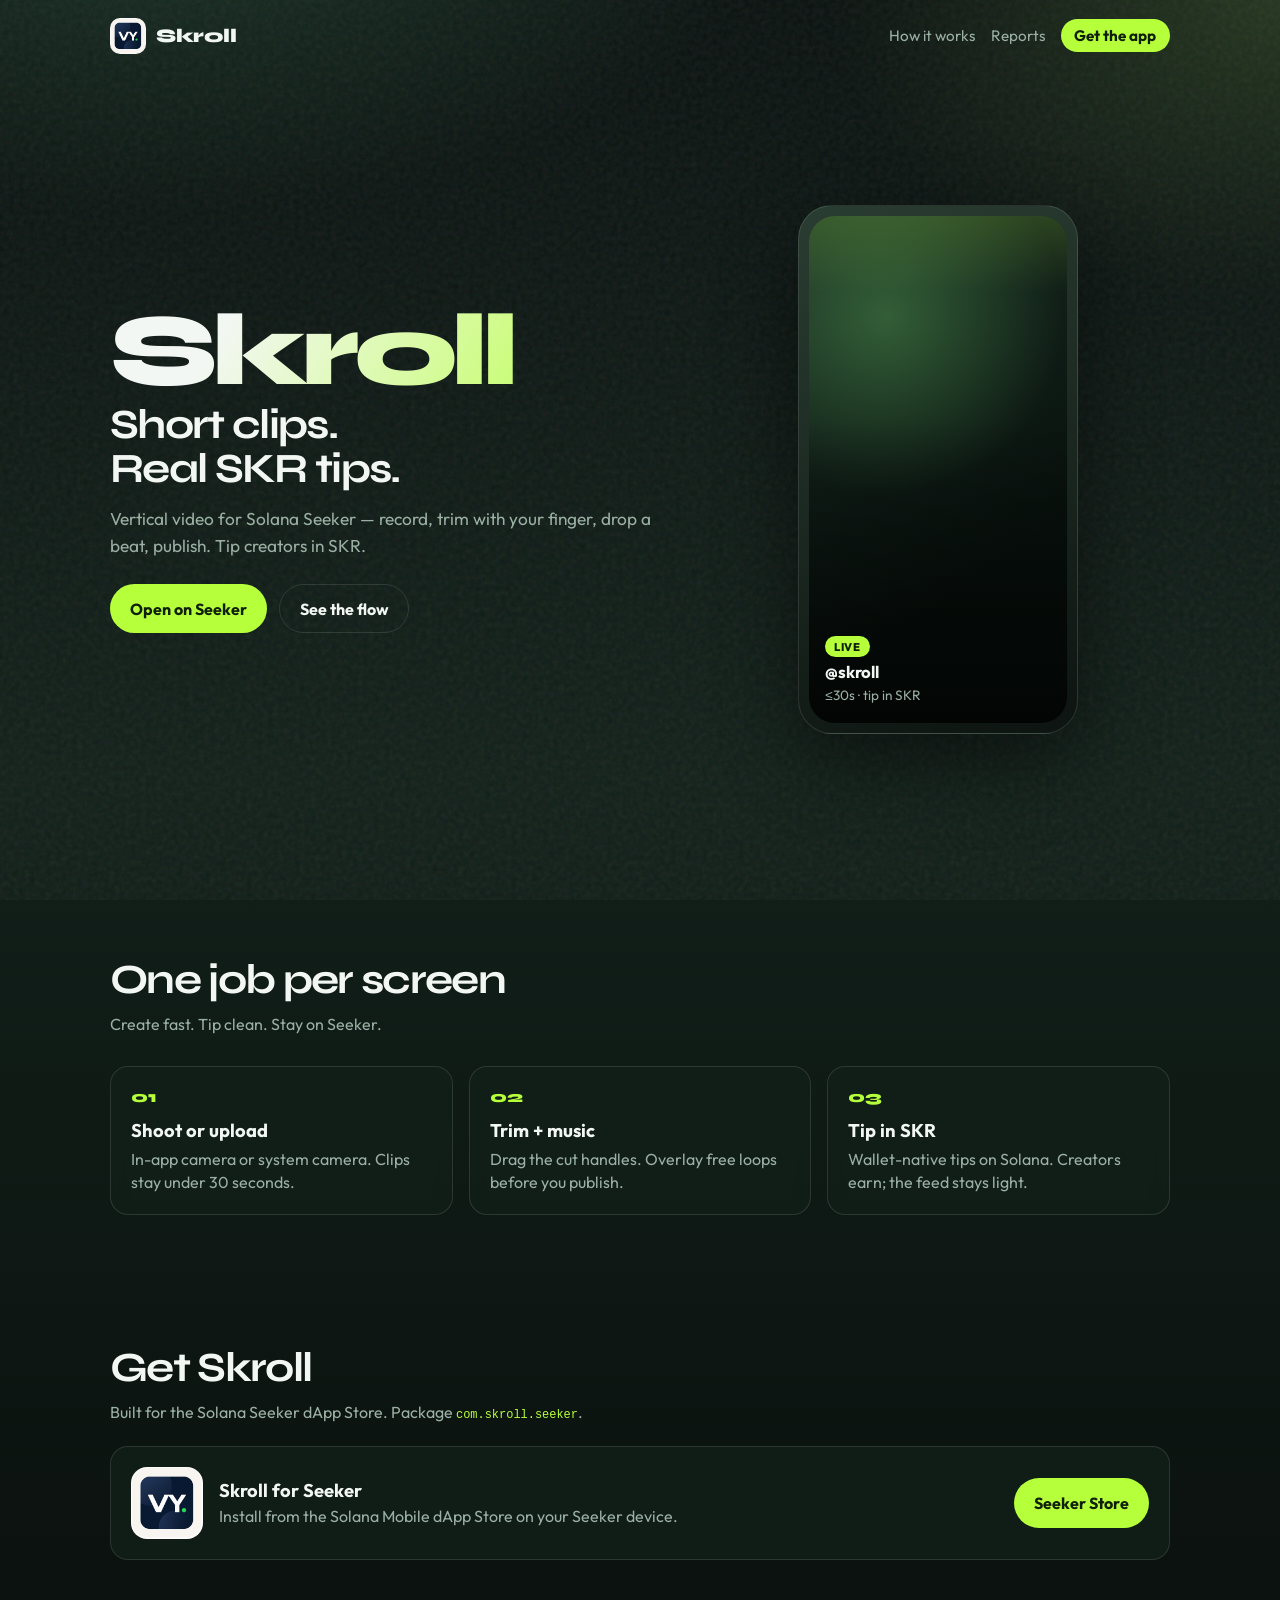
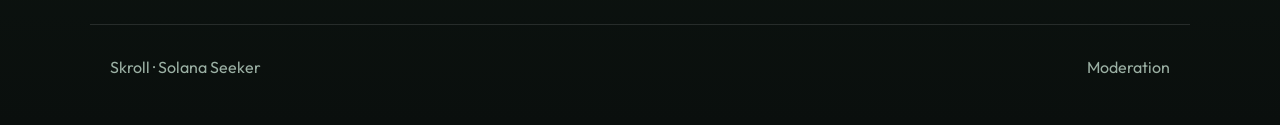
==== index.html @ ff7091e6 "Add Skroll public site and report status page." ====
<!DOCTYPE html>
<html lang="en">
  <head>
    <meta charset="utf-8" />
    <meta name="viewport" content="width=device-width, initial-scale=1" />
    <title>Skroll — Short clips on Solana Seeker</title>
    <meta
      name="description"
      content="Skroll is a ≤30s short-video app for Solana Seeker. Tip creators in SKR, trim, add music, publish."
    />
    <meta property="og:title" content="Skroll" />
    <meta
      property="og:description"
      content="Short clips. Real SKR tips. Built for Solana Seeker."
    />
    <meta property="og:type" content="website" />
    <link rel="icon" href="./icon.png" type="image/png" />
    <link rel="preconnect" href="https://fonts.googleapis.com" />
    <link rel="preconnect" href="https://fonts.gstatic.com" crossorigin />
    <link
      href="https://fonts.googleapis.com/css2?family=Outfit:wght@400;600;700;800&family=Syne:wght@700;800&display=swap"
      rel="stylesheet"
    />
    <link rel="stylesheet" href="./styles.css" />
  </head>
  <body>
    <div class="grain" aria-hidden="true"></div>

    <header class="top">
      <a class="brand" href="./">
        <img src="./icon.png" alt="" width="36" height="36" />
        <span>Skroll</span>
      </a>
      <nav>
        <a href="#how">How it works</a>
        <a href="./moderation.html">Reports</a>
        <a class="nav-cta" href="#get">Get the app</a>
      </nav>
    </header>

    <main>
      <section class="hero">
        <div class="hero-copy">
          <p class="brand-mark" aria-hidden="true">Skroll</p>
          <h1>Short clips.<br />Real SKR tips.</h1>
          <p class="lede">
            Vertical video for Solana Seeker — record, trim with your finger, drop a beat,
            publish. Tip creators in SKR.
          </p>
          <div class="cta-row">
            <a class="btn primary" href="#get">Open on Seeker</a>
            <a class="btn ghost" href="#how">See the flow</a>
          </div>
        </div>
        <div class="hero-stage" aria-hidden="true">
          <div class="phone">
            <div class="phone-screen">
              <div class="scan"></div>
              <div class="phone-ui">
                <span class="pill">LIVE</span>
                <strong>@skroll</strong>
                <em>≤30s · tip in SKR</em>
              </div>
            </div>
          </div>
        </div>
      </section>

      <section id="how" class="section">
        <h2>One job per screen</h2>
        <p class="section-lede">Create fast. Tip clean. Stay on Seeker.</p>
        <ol class="steps">
          <li>
            <span>01</span>
            <h3>Shoot or upload</h3>
            <p>In-app camera or system camera. Clips stay under 30 seconds.</p>
          </li>
          <li>
            <span>02</span>
            <h3>Trim + music</h3>
            <p>Drag the cut handles. Overlay free loops before you publish.</p>
          </li>
          <li>
            <span>03</span>
            <h3>Tip in SKR</h3>
            <p>Wallet-native tips on Solana. Creators earn; the feed stays light.</p>
          </li>
        </ol>
      </section>

      <section id="get" class="section get">
        <h2>Get Skroll</h2>
        <p class="section-lede">
          Built for the Solana Seeker dApp Store. Package
          <code>com.skroll.seeker</code>.
        </p>
        <div class="get-card">
          <img src="./icon.png" alt="Skroll icon" width="72" height="72" />
          <div>
            <strong>Skroll for Seeker</strong>
            <p>Install from the Solana Mobile dApp Store on your Seeker device.</p>
          </div>
          <a
            class="btn primary"
            href="https://solanamobile.com/"
            target="_blank"
            rel="noreferrer"
            >Seeker Store</a
          >
        </div>
      </section>
    </main>

    <footer>
      <span>Skroll · Solana Seeker</span>
      <a href="./moderation.html">Moderation</a>
    </footer>

    <script src="./app.js"></script>
  </body>
</html>
---- styles.css ----
:root {
  --bg0: #0b1210;
  --bg1: #12201a;
  --ink: #f3f7f4;
  --muted: #9bb0a4;
  --line: rgba(243, 247, 244, 0.12);
  --accent: #b6ff3b;
  --accent-ink: #102008;
  --warn: #ff7a59;
  --card: rgba(18, 32, 26, 0.72);
  --font-display: "Syne", sans-serif;
  --font-body: "Outfit", sans-serif;
  --radius: 18px;
  --max: 1100px;
}

* {
  box-sizing: border-box;
}

html {
  scroll-behavior: smooth;
}

body {
  margin: 0;
  min-height: 100vh;
  color: var(--ink);
  font-family: var(--font-body);
  background:
    radial-gradient(1200px 700px at 12% -10%, #1d3a2c 0%, transparent 55%),
    radial-gradient(900px 600px at 100% 0%, #24351f 0%, transparent 50%),
    linear-gradient(180deg, var(--bg0), var(--bg1) 45%, #0a0f0d);
  overflow-x: hidden;
}

a {
  color: inherit;
  text-decoration: none;
}

code {
  font-size: 0.92em;
  color: var(--accent);
}

.grain {
  pointer-events: none;
  position: fixed;
  inset: 0;
  opacity: 0.08;
  background-image: url("data:image/svg+xml,%3Csvg viewBox='0 0 200 200' xmlns='http://www.w3.org/2000/svg'%3E%3Cfilter id='n'%3E%3CfeTurbulence type='fractalNoise' baseFrequency='0.85' numOctaves='3' stitchTiles='stitch'/%3E%3C/filter%3E%3Crect width='100%25' height='100%25' filter='url(%23n)'/%3E%3C/svg%3E");
  z-index: 0;
}

.top,
main,
footer {
  position: relative;
  z-index: 1;
}

.top {
  max-width: var(--max);
  margin: 0 auto;
  padding: 1.1rem 1.25rem;
  display: flex;
  align-items: center;
  justify-content: space-between;
  gap: 1rem;
}

.brand {
  display: inline-flex;
  align-items: center;
  gap: 0.65rem;
  font-family: var(--font-display);
  font-weight: 800;
  letter-spacing: -0.03em;
  font-size: 1.2rem;
}

.brand img {
  border-radius: 10px;
}

nav {
  display: flex;
  align-items: center;
  gap: 1rem;
  color: var(--muted);
  font-size: 0.95rem;
}

nav a:hover {
  color: var(--ink);
}

.nav-cta {
  color: var(--accent-ink) !important;
  background: var(--accent);
  padding: 0.45rem 0.85rem;
  border-radius: 999px;
  font-weight: 700;
}

.hero {
  max-width: var(--max);
  margin: 0 auto;
  min-height: calc(100vh - 5rem);
  padding: 1.5rem 1.25rem 3rem;
  display: grid;
  grid-template-columns: 1.1fr 0.9fr;
  gap: 2rem;
  align-items: center;
}

.brand-mark {
  margin: 0 0 0.35rem;
  font-family: var(--font-display);
  font-size: clamp(3.4rem, 9vw, 6.4rem);
  font-weight: 800;
  letter-spacing: -0.06em;
  line-height: 0.9;
  background: linear-gradient(120deg, var(--ink) 20%, var(--accent));
  -webkit-background-clip: text;
  background-clip: text;
  color: transparent;
  animation: rise 0.9s ease both;
}

.hero h1 {
  margin: 0;
  font-family: var(--font-display);
  font-size: clamp(1.7rem, 3.6vw, 2.6rem);
  line-height: 1.05;
  letter-spacing: -0.04em;
  animation: rise 0.9s ease 0.08s both;
}

.lede {
  max-width: 34rem;
  margin: 1rem 0 0;
  color: var(--muted);
  font-size: 1.08rem;
  line-height: 1.55;
  animation: rise 0.9s ease 0.16s both;
}

.cta-row {
  display: flex;
  flex-wrap: wrap;
  gap: 0.75rem;
  margin-top: 1.5rem;
  animation: rise 0.9s ease 0.24s both;
}

.btn {
  display: inline-flex;
  align-items: center;
  justify-content: center;
  padding: 0.85rem 1.2rem;
  border-radius: 999px;
  font-weight: 700;
  border: 1px solid transparent;
  transition: transform 0.2s ease, background 0.2s ease, border-color 0.2s ease;
}

.btn:hover {
  transform: translateY(-1px);
}

.btn.primary {
  background: var(--accent);
  color: var(--accent-ink);
}

.btn.ghost {
  border-color: var(--line);
  color: var(--ink);
  background: transparent;
}

.hero-stage {
  display: flex;
  justify-content: center;
  animation: float-in 1s ease 0.2s both;
}

.phone {
  width: min(280px, 72vw);
  aspect-ratio: 9 / 17;
  border-radius: 34px;
  padding: 10px;
  background: linear-gradient(160deg, #2a3d32, #0d1411);
  box-shadow: 0 30px 80px rgba(0, 0, 0, 0.45);
  border: 1px solid var(--line);
}

.phone-screen {
  position: relative;
  height: 100%;
  border-radius: 26px;
  overflow: hidden;
  background:
    linear-gradient(180deg, transparent 40%, rgba(0, 0, 0, 0.7)),
    radial-gradient(circle at 30% 20%, #6fd36a55, transparent 40%),
    linear-gradient(145deg, #1a2c24, #08110d 70%);
}

.scan {
  position: absolute;
  inset: -20% 0 auto;
  height: 35%;
  background: linear-gradient(180deg, transparent, rgba(182, 255, 59, 0.18), transparent);
  animation: scan 3.8s ease-in-out infinite;
}

.phone-ui {
  position: absolute;
  left: 1rem;
  right: 1rem;
  bottom: 1.2rem;
  display: grid;
  gap: 0.25rem;
}

.phone-ui .pill {
  width: fit-content;
  padding: 0.2rem 0.55rem;
  border-radius: 999px;
  background: var(--accent);
  color: var(--accent-ink);
  font-size: 0.7rem;
  font-weight: 800;
  letter-spacing: 0.06em;
}

.phone-ui strong {
  font-size: 1.05rem;
}

.phone-ui em {
  font-style: normal;
  color: var(--muted);
  font-size: 0.85rem;
}

.section {
  max-width: var(--max);
  margin: 0 auto;
  padding: 4rem 1.25rem;
}

.section h2 {
  margin: 0;
  font-family: var(--font-display);
  font-size: clamp(1.8rem, 4vw, 2.6rem);
  letter-spacing: -0.04em;
}

.section-lede {
  margin: 0.6rem 0 0;
  color: var(--muted);
  max-width: 36rem;
}

.steps {
  list-style: none;
  margin: 2rem 0 0;
  padding: 0;
  display: grid;
  grid-template-columns: repeat(3, 1fr);
  gap: 1rem;
}

.steps li {
  padding: 1.25rem;
  border: 1px solid var(--line);
  border-radius: var(--radius);
  background: var(--card);
  backdrop-filter: blur(8px);
}

.steps span {
  display: block;
  color: var(--accent);
  font-family: var(--font-display);
  font-weight: 800;
  margin-bottom: 0.8rem;
}

.steps h3 {
  margin: 0 0 0.4rem;
  font-size: 1.15rem;
}

.steps p {
  margin: 0;
  color: var(--muted);
  line-height: 1.45;
}

.get-card {
  margin-top: 1.5rem;
  padding: 1.25rem;
  border: 1px solid var(--line);
  border-radius: var(--radius);
  background: var(--card);
  display: grid;
  grid-template-columns: auto 1fr auto;
  gap: 1rem;
  align-items: center;
}

.get-card img {
  border-radius: 16px;
}

.get-card strong {
  display: block;
  font-size: 1.15rem;
}

.get-card p {
  margin: 0.25rem 0 0;
  color: var(--muted);
}

footer {
  max-width: var(--max);
  margin: 0 auto;
  padding: 2rem 1.25rem 3rem;
  display: flex;
  justify-content: space-between;
  color: var(--muted);
  border-top: 1px solid var(--line);
}

/* Moderation page */
.mod {
  max-width: 720px;
  margin: 0 auto;
  padding: 2rem 1.25rem 4rem;
}

.mod h1 {
  font-family: var(--font-display);
  letter-spacing: -0.04em;
  margin: 0 0 0.4rem;
}

.mod .lede {
  margin-top: 0.4rem;
}

.form {
  margin-top: 1.5rem;
  display: grid;
  gap: 0.85rem;
}

.form label {
  display: grid;
  gap: 0.35rem;
  color: var(--muted);
  font-size: 0.92rem;
}

.form input {
  width: 100%;
  padding: 0.85rem 1rem;
  border-radius: 12px;
  border: 1px solid var(--line);
  background: rgba(0, 0, 0, 0.28);
  color: var(--ink);
  font: inherit;
}

.form input:focus {
  outline: 2px solid color-mix(in srgb, var(--accent) 55%, transparent);
  border-color: transparent;
}

.result {
  margin-top: 1.25rem;
  padding: 1.1rem 1.2rem;
  border-radius: var(--radius);
  border: 1px solid var(--line);
  background: var(--card);
  display: none;
}

.result.show {
  display: block;
  animation: rise 0.35s ease both;
}

.result.hidden-clip {
  border-color: color-mix(in srgb, var(--warn) 50%, var(--line));
}

.result dl {
  margin: 0;
  display: grid;
  grid-template-columns: 8rem 1fr;
  gap: 0.45rem 0.75rem;
}

.result dt {
  color: var(--muted);
}

.result dd {
  margin: 0;
  font-weight: 600;
}

.bar {
  margin-top: 1rem;
  height: 10px;
  border-radius: 999px;
  background: rgba(255, 255, 255, 0.08);
  overflow: hidden;
}

.bar > i {
  display: block;
  height: 100%;
  width: 0%;
  background: linear-gradient(90deg, #6fd36a, var(--accent));
  transition: width 0.45s ease;
}

.err {
  color: var(--warn);
  margin-top: 0.75rem;
}

@keyframes rise {
  from {
    opacity: 0;
    transform: translateY(14px);
  }
  to {
    opacity: 1;
    transform: translateY(0);
  }
}

@keyframes float-in {
  from {
    opacity: 0;
    transform: translateY(24px) scale(0.98);
  }
  to {
    opacity: 1;
    transform: translateY(0) scale(1);
  }
}

@keyframes scan {
  0%,
  100% {
    transform: translateY(0);
  }
  50% {
    transform: translateY(220%);
  }
}

@media (max-width: 860px) {
  .hero {
    grid-template-columns: 1fr;
    min-height: auto;
    padding-top: 1rem;
  }

  .hero-stage {
    order: -1;
  }

  .phone {
    width: min(220px, 58vw);
  }

  .steps,
  .get-card {
    grid-template-columns: 1fr;
  }

  nav a:not(.nav-cta) {
    display: none;
  }
}
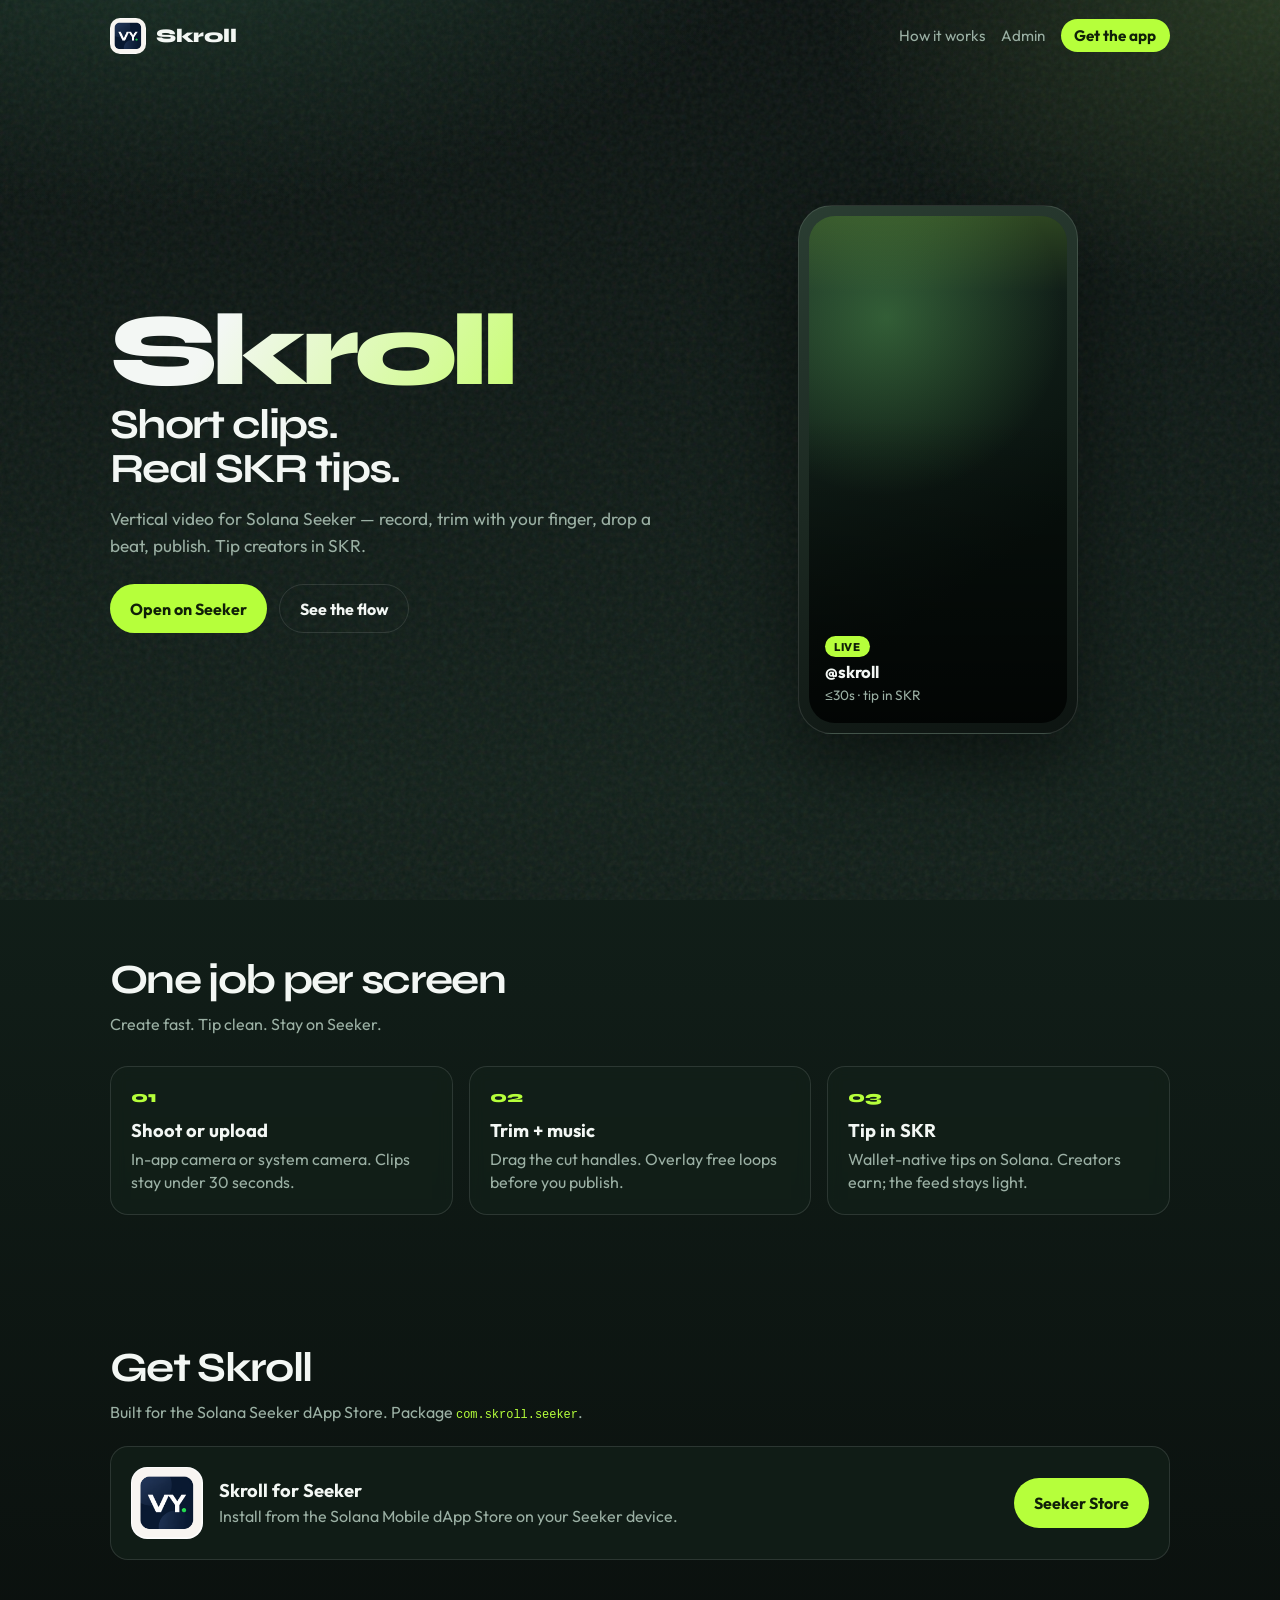
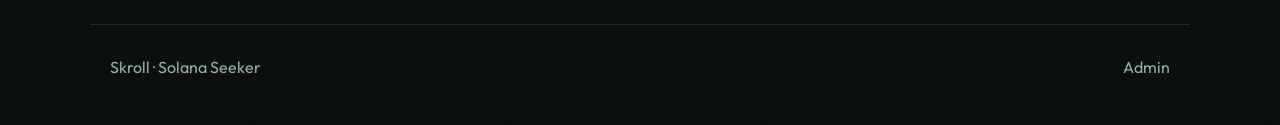
==== commit eefc5527: "Add wallet-gated admin moderation panel." ====
--- a/index.html
+++ b/index.html
@@ -33,7 +33,7 @@
       </a>
       <nav>
         <a href="#how">How it works</a>
-        <a href="./moderation.html">Reports</a>
+        <a href="./admin.html">Admin</a>
         <a class="nav-cta" href="#get">Get the app</a>
       </nav>
     </header>
@@ -113,7 +113,7 @@
 
     <footer>
       <span>Skroll · Solana Seeker</span>
-      <a href="./moderation.html">Moderation</a>
+      <a href="./admin.html">Admin</a>
     </footer>
 
     <script src="./app.js"></script>
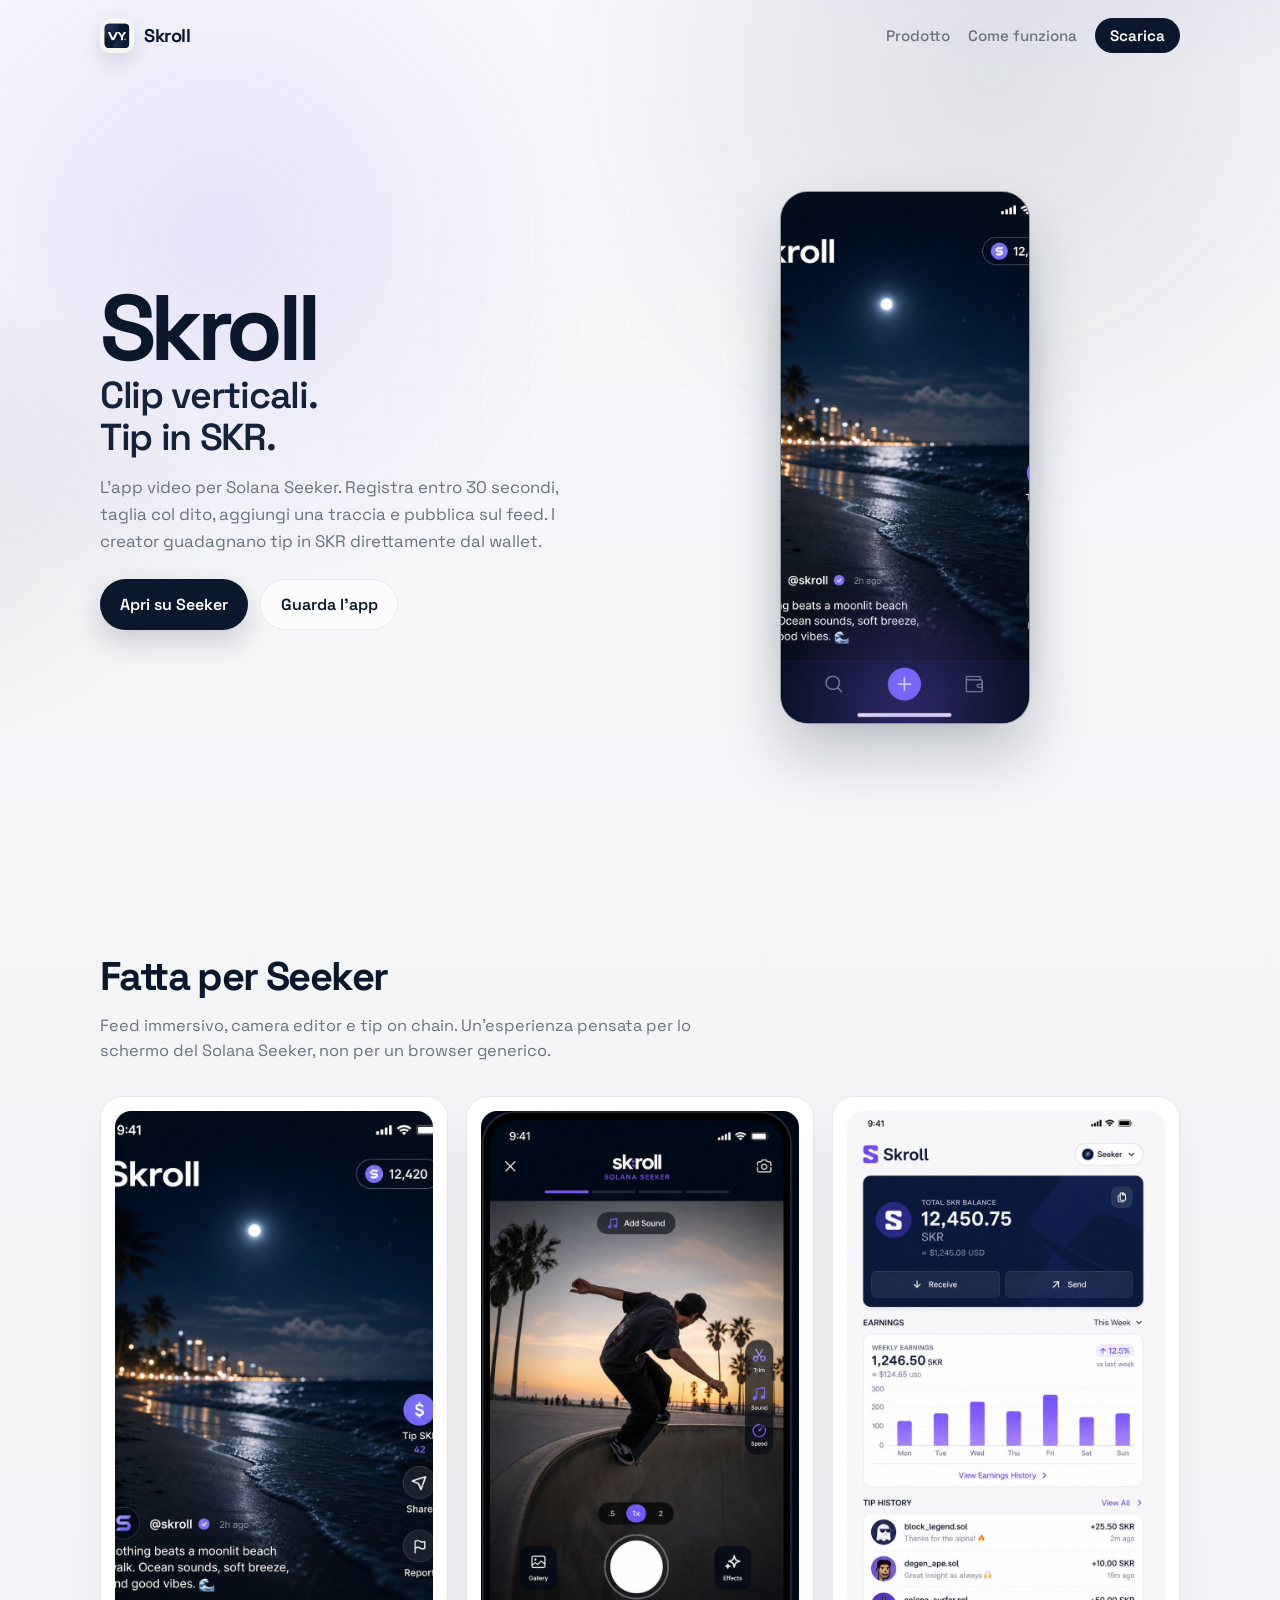
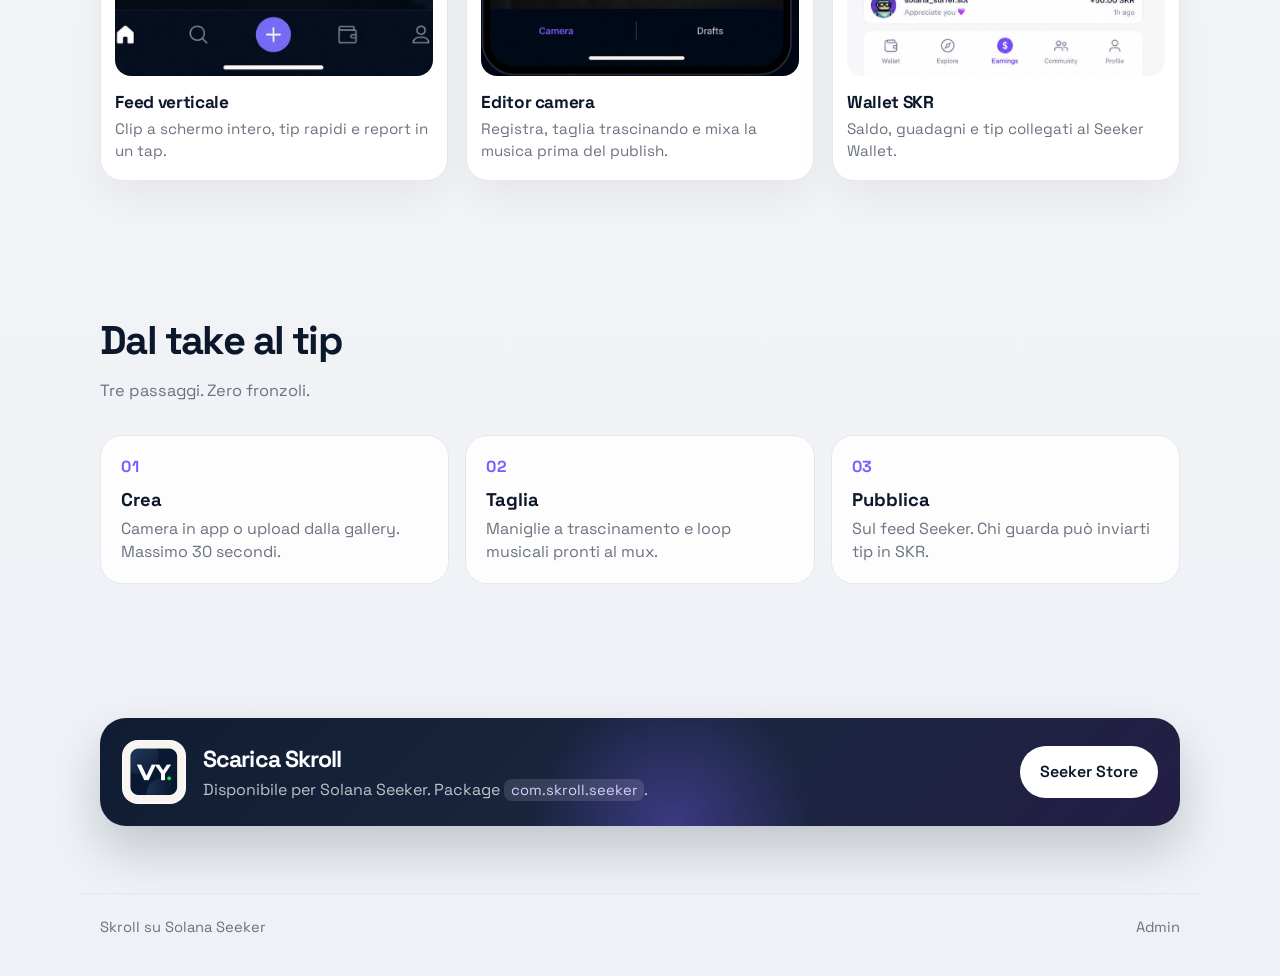
==== commit e4a821f8: "Restyle Skroll site with app screens and navy theme." ====
--- a/index.html
+++ b/index.html
@@ -1,104 +1,137 @@
 <!DOCTYPE html>
-<html lang="en">
+<html lang="it">
   <head>
     <meta charset="utf-8" />
     <meta name="viewport" content="width=device-width, initial-scale=1" />
-    <title>Skroll — Short clips on Solana Seeker</title>
+    <title>Skroll | Video brevi su Solana Seeker</title>
     <meta
       name="description"
-      content="Skroll is a ≤30s short-video app for Solana Seeker. Tip creators in SKR, trim, add music, publish."
+      content="Skroll è l’app di clip verticali per Solana Seeker. Registra entro 30 secondi, taglia col dito, aggiungi musica e pubblica. I creator ricevono tip in SKR."
     />
     <meta property="og:title" content="Skroll" />
     <meta
       property="og:description"
-      content="Short clips. Real SKR tips. Built for Solana Seeker."
+      content="Clip verticali su Solana Seeker. Tip in SKR, editor rapido, feed leggero."
     />
     <meta property="og:type" content="website" />
     <link rel="icon" href="./icon.png" type="image/png" />
     <link rel="preconnect" href="https://fonts.googleapis.com" />
     <link rel="preconnect" href="https://fonts.gstatic.com" crossorigin />
     <link
-      href="https://fonts.googleapis.com/css2?family=Outfit:wght@400;600;700;800&family=Syne:wght@700;800&display=swap"
+      href="https://fonts.googleapis.com/css2?family=Space+Grotesk:wght@400;500;600;700&display=swap"
       rel="stylesheet"
     />
     <link rel="stylesheet" href="./styles.css" />
   </head>
   <body>
-    <div class="grain" aria-hidden="true"></div>
+    <div class="aurora" aria-hidden="true"></div>
+    <div class="grid-fade" aria-hidden="true"></div>
 
     <header class="top">
       <a class="brand" href="./">
-        <img src="./icon.png" alt="" width="36" height="36" />
+        <img src="./icon.png" alt="" width="34" height="34" />
         <span>Skroll</span>
       </a>
       <nav>
-        <a href="#how">How it works</a>
-        <a href="./admin.html">Admin</a>
-        <a class="nav-cta" href="#get">Get the app</a>
+        <a href="#product">Prodotto</a>
+        <a href="#flow">Come funziona</a>
+        <a class="nav-cta" href="#get">Scarica</a>
       </nav>
     </header>
 
     <main>
       <section class="hero">
         <div class="hero-copy">
-          <p class="brand-mark" aria-hidden="true">Skroll</p>
-          <h1>Short clips.<br />Real SKR tips.</h1>
+          <p class="brand-lockup">Skroll</p>
+          <h1>Clip verticali.<br />Tip in SKR.</h1>
           <p class="lede">
-            Vertical video for Solana Seeker — record, trim with your finger, drop a beat,
-            publish. Tip creators in SKR.
+            L’app video per Solana Seeker. Registra entro 30 secondi, taglia col dito,
+            aggiungi una traccia e pubblica sul feed. I creator guadagnano tip in SKR
+            direttamente dal wallet.
           </p>
           <div class="cta-row">
-            <a class="btn primary" href="#get">Open on Seeker</a>
-            <a class="btn ghost" href="#how">See the flow</a>
+            <a class="btn primary" href="#get">Apri su Seeker</a>
+            <a class="btn ghost" href="#product">Guarda l’app</a>
           </div>
         </div>
-        <div class="hero-stage" aria-hidden="true">
-          <div class="phone">
-            <div class="phone-screen">
-              <div class="scan"></div>
-              <div class="phone-ui">
-                <span class="pill">LIVE</span>
-                <strong>@skroll</strong>
-                <em>≤30s · tip in SKR</em>
-              </div>
-            </div>
-          </div>
+
+        <div class="hero-phones" aria-label="Anteprima Skroll">
+          <figure class="phone phone-side phone-left reveal">
+            <img src="./screens/create.jpg" alt="Schermata crea clip su Skroll" />
+          </figure>
+          <figure class="phone phone-main reveal">
+            <img src="./screens/feed.jpg" alt="Feed verticale Skroll" />
+            <div class="phone-glow" aria-hidden="true"></div>
+          </figure>
+          <figure class="phone phone-side phone-right reveal">
+            <img src="./screens/wallet.jpg" alt="Wallet e guadagni SKR su Skroll" />
+          </figure>
         </div>
       </section>
 
-      <section id="how" class="section">
-        <h2>One job per screen</h2>
-        <p class="section-lede">Create fast. Tip clean. Stay on Seeker.</p>
+      <section id="product" class="section product">
+        <h2>Fatta per Seeker</h2>
+        <p class="section-lede">
+          Feed immersivo, camera editor e tip on chain. Un’esperienza pensata per lo
+          schermo del Solana Seeker, non per un browser generico.
+        </p>
+
+        <div class="showcase">
+          <article class="shot reveal">
+            <div class="shot-frame">
+              <img src="./screens/feed.jpg" alt="Feed Skroll" />
+            </div>
+            <h3>Feed verticale</h3>
+            <p>Clip a schermo intero, tip rapidi e report in un tap.</p>
+          </article>
+          <article class="shot reveal">
+            <div class="shot-frame">
+              <img src="./screens/create.jpg" alt="Editor Skroll" />
+            </div>
+            <h3>Editor camera</h3>
+            <p>Registra, taglia trascinando e mixa la musica prima del publish.</p>
+          </article>
+          <article class="shot reveal">
+            <div class="shot-frame">
+              <img src="./screens/wallet.jpg" alt="Wallet Skroll" />
+            </div>
+            <h3>Wallet SKR</h3>
+            <p>Saldo, guadagni e tip collegati al Seeker Wallet.</p>
+          </article>
+        </div>
+      </section>
+
+      <section id="flow" class="section flow">
+        <h2>Dal take al tip</h2>
+        <p class="section-lede">Tre passaggi. Zero fronzoli.</p>
         <ol class="steps">
-          <li>
+          <li class="reveal">
             <span>01</span>
-            <h3>Shoot or upload</h3>
-            <p>In-app camera or system camera. Clips stay under 30 seconds.</p>
+            <h3>Crea</h3>
+            <p>Camera in app o upload dalla gallery. Massimo 30 secondi.</p>
           </li>
-          <li>
+          <li class="reveal">
             <span>02</span>
-            <h3>Trim + music</h3>
-            <p>Drag the cut handles. Overlay free loops before you publish.</p>
+            <h3>Taglia</h3>
+            <p>Maniglie a trascinamento e loop musicali pronti al mux.</p>
           </li>
-          <li>
+          <li class="reveal">
             <span>03</span>
-            <h3>Tip in SKR</h3>
-            <p>Wallet-native tips on Solana. Creators earn; the feed stays light.</p>
+            <h3>Pubblica</h3>
+            <p>Sul feed Seeker. Chi guarda può inviarti tip in SKR.</p>
           </li>
         </ol>
       </section>
 
       <section id="get" class="section get">
-        <h2>Get Skroll</h2>
-        <p class="section-lede">
-          Built for the Solana Seeker dApp Store. Package
-          <code>com.skroll.seeker</code>.
-        </p>
-        <div class="get-card">
-          <img src="./icon.png" alt="Skroll icon" width="72" height="72" />
+        <div class="get-panel reveal">
+          <img src="./icon.png" alt="Icona Skroll" width="64" height="64" />
           <div>
-            <strong>Skroll for Seeker</strong>
-            <p>Install from the Solana Mobile dApp Store on your Seeker device.</p>
+            <h2>Scarica Skroll</h2>
+            <p>
+              Disponibile per Solana Seeker. Package
+              <code>com.skroll.seeker</code>.
+            </p>
           </div>
           <a
             class="btn primary"
@@ -112,7 +145,7 @@
     </main>
 
     <footer>
-      <span>Skroll · Solana Seeker</span>
+      <span>Skroll su Solana Seeker</span>
       <a href="./admin.html">Admin</a>
     </footer>
 
--- a/styles.css
+++ b/styles.css
@@ -1,17 +1,17 @@
 :root {
-  --bg0: #0b1210;
-  --bg1: #12201a;
-  --ink: #f3f7f4;
-  --muted: #9bb0a4;
-  --line: rgba(243, 247, 244, 0.12);
-  --accent: #b6ff3b;
-  --accent-ink: #102008;
-  --warn: #ff7a59;
-  --card: rgba(18, 32, 26, 0.72);
-  --font-display: "Syne", sans-serif;
-  --font-body: "Outfit", sans-serif;
-  --radius: 18px;
-  --max: 1100px;
+  --bg: #f4f5f7;
+  --bg-deep: #e8ebf1;
+  --ink: #0b172a;
+  --ink-soft: #15233a;
+  --muted: #6b7280;
+  --line: #e5e7eb;
+  --card: #ffffff;
+  --purple: #7c5cff;
+  --purple-soft: #ede9ff;
+  --navy: #0b172a;
+  --font: "Space Grotesk", system-ui, sans-serif;
+  --max: 1120px;
+  --radius: 22px;
 }
 
 * {
@@ -26,11 +26,11 @@
   margin: 0;
   min-height: 100vh;
   color: var(--ink);
-  font-family: var(--font-body);
+  font-family: var(--font);
   background:
-    radial-gradient(1200px 700px at 12% -10%, #1d3a2c 0%, transparent 55%),
-    radial-gradient(900px 600px at 100% 0%, #24351f 0%, transparent 50%),
-    linear-gradient(180deg, var(--bg0), var(--bg1) 45%, #0a0f0d);
+    radial-gradient(900px 520px at 88% -8%, rgba(124, 92, 255, 0.16), transparent 55%),
+    radial-gradient(700px 480px at -10% 20%, rgba(11, 23, 42, 0.08), transparent 50%),
+    linear-gradient(180deg, #f7f8fb 0%, var(--bg) 40%, #eef1f6 100%);
   overflow-x: hidden;
 }
 
@@ -40,19 +40,16 @@
 }
 
 code {
+  font-family: var(--font);
   font-size: 0.92em;
-  color: var(--accent);
-}
-
-.grain {
-  pointer-events: none;
-  position: fixed;
-  inset: 0;
-  opacity: 0.08;
-  background-image: url("data:image/svg+xml,%3Csvg viewBox='0 0 200 200' xmlns='http://www.w3.org/2000/svg'%3E%3Cfilter id='n'%3E%3CfeTurbulence type='fractalNoise' baseFrequency='0.85' numOctaves='3' stitchTiles='stitch'/%3E%3C/filter%3E%3Crect width='100%25' height='100%25' filter='url(%23n)'/%3E%3C/svg%3E");
-  z-index: 0;
-}
-
+  color: var(--purple);
+  background: var(--purple-soft);
+  padding: 0.12rem 0.4rem;
+  border-radius: 8px;
+}
+
+.aurora,
+.grid-fade,
 .top,
 main,
 footer {
@@ -60,10 +57,35 @@
   z-index: 1;
 }
 
+.aurora {
+  pointer-events: none;
+  position: fixed;
+  inset: -10% -5%;
+  z-index: 0;
+  background:
+    radial-gradient(circle at 20% 30%, rgba(124, 92, 255, 0.12), transparent 28%),
+    radial-gradient(circle at 75% 15%, rgba(21, 35, 58, 0.1), transparent 32%);
+  filter: blur(8px);
+  animation: drift 16s ease-in-out infinite alternate;
+}
+
+.grid-fade {
+  pointer-events: none;
+  position: fixed;
+  inset: 0;
+  z-index: 0;
+  opacity: 0.35;
+  background-image:
+    linear-gradient(rgba(11, 23, 42, 0.035) 1px, transparent 1px),
+    linear-gradient(90deg, rgba(11, 23, 42, 0.035) 1px, transparent 1px);
+  background-size: 48px 48px;
+  mask-image: radial-gradient(ellipse at center, black 20%, transparent 75%);
+}
+
 .top {
   max-width: var(--max);
   margin: 0 auto;
-  padding: 1.1rem 1.25rem;
+  padding: 1.15rem 1.25rem;
   display: flex;
   align-items: center;
   justify-content: space-between;
@@ -74,22 +96,23 @@
   display: inline-flex;
   align-items: center;
   gap: 0.65rem;
-  font-family: var(--font-display);
-  font-weight: 800;
+  font-weight: 700;
   letter-spacing: -0.03em;
-  font-size: 1.2rem;
+  font-size: 1.15rem;
 }
 
 .brand img {
   border-radius: 10px;
+  box-shadow: 0 8px 20px rgba(11, 23, 42, 0.12);
 }
 
 nav {
   display: flex;
   align-items: center;
-  gap: 1rem;
+  gap: 1.1rem;
   color: var(--muted);
   font-size: 0.95rem;
+  font-weight: 500;
 }
 
 nav a:hover {
@@ -97,54 +120,57 @@
 }
 
 .nav-cta {
-  color: var(--accent-ink) !important;
-  background: var(--accent);
-  padding: 0.45rem 0.85rem;
+  color: #fff !important;
+  background: var(--navy);
+  padding: 0.5rem 0.95rem;
   border-radius: 999px;
-  font-weight: 700;
+  font-weight: 600;
+  transition: transform 0.2s ease, background 0.2s ease;
+}
+
+.nav-cta:hover {
+  transform: translateY(-1px);
+  background: var(--ink-soft);
 }
 
 .hero {
   max-width: var(--max);
   margin: 0 auto;
-  min-height: calc(100vh - 5rem);
-  padding: 1.5rem 1.25rem 3rem;
+  padding: 1rem 1.25rem 3.5rem;
   display: grid;
-  grid-template-columns: 1.1fr 0.9fr;
+  grid-template-columns: 0.95fr 1.05fr;
   gap: 2rem;
   align-items: center;
-}
-
-.brand-mark {
-  margin: 0 0 0.35rem;
-  font-family: var(--font-display);
-  font-size: clamp(3.4rem, 9vw, 6.4rem);
-  font-weight: 800;
+  min-height: calc(100vh - 5.5rem);
+}
+
+.brand-lockup {
+  margin: 0 0 0.2rem;
+  font-size: clamp(3.2rem, 8vw, 5.8rem);
+  font-weight: 700;
   letter-spacing: -0.06em;
-  line-height: 0.9;
-  background: linear-gradient(120deg, var(--ink) 20%, var(--accent));
-  -webkit-background-clip: text;
-  background-clip: text;
-  color: transparent;
-  animation: rise 0.9s ease both;
+  line-height: 0.92;
+  color: var(--navy);
+  animation: rise 0.85s ease both;
 }
 
 .hero h1 {
   margin: 0;
-  font-family: var(--font-display);
-  font-size: clamp(1.7rem, 3.6vw, 2.6rem);
-  line-height: 1.05;
-  letter-spacing: -0.04em;
-  animation: rise 0.9s ease 0.08s both;
+  font-size: clamp(1.55rem, 3.2vw, 2.35rem);
+  font-weight: 600;
+  letter-spacing: -0.035em;
+  line-height: 1.12;
+  color: var(--ink-soft);
+  animation: rise 0.85s ease 0.08s both;
 }
 
 .lede {
+  margin: 1rem 0 0;
   max-width: 34rem;
-  margin: 1rem 0 0;
   color: var(--muted);
-  font-size: 1.08rem;
-  line-height: 1.55;
-  animation: rise 0.9s ease 0.16s both;
+  font-size: 1.05rem;
+  line-height: 1.6;
+  animation: rise 0.85s ease 0.16s both;
 }
 
 .cta-row {
@@ -152,18 +178,19 @@
   flex-wrap: wrap;
   gap: 0.75rem;
   margin-top: 1.5rem;
-  animation: rise 0.9s ease 0.24s both;
+  animation: rise 0.85s ease 0.24s both;
 }
 
 .btn {
   display: inline-flex;
   align-items: center;
   justify-content: center;
-  padding: 0.85rem 1.2rem;
+  padding: 0.88rem 1.2rem;
   border-radius: 999px;
-  font-weight: 700;
+  font-weight: 600;
   border: 1px solid transparent;
-  transition: transform 0.2s ease, background 0.2s ease, border-color 0.2s ease;
+  transition: transform 0.2s ease, background 0.2s ease, border-color 0.2s ease,
+    box-shadow 0.2s ease;
 }
 
 .btn:hover {
@@ -171,98 +198,150 @@
 }
 
 .btn.primary {
-  background: var(--accent);
-  color: var(--accent-ink);
+  background: var(--navy);
+  color: #fff;
+  box-shadow: 0 12px 28px rgba(11, 23, 42, 0.18);
+}
+
+.btn.primary:hover {
+  background: var(--ink-soft);
 }
 
 .btn.ghost {
+  background: rgba(255, 255, 255, 0.7);
   border-color: var(--line);
   color: var(--ink);
-  background: transparent;
-}
-
-.hero-stage {
-  display: flex;
-  justify-content: center;
-  animation: float-in 1s ease 0.2s both;
+  backdrop-filter: blur(8px);
+}
+
+.hero-phones {
+  position: relative;
+  height: min(640px, 78vh);
+  display: grid;
+  place-items: center;
+  perspective: 1200px;
 }
 
 .phone {
-  width: min(280px, 72vw);
-  aspect-ratio: 9 / 17;
-  border-radius: 34px;
-  padding: 10px;
-  background: linear-gradient(160deg, #2a3d32, #0d1411);
-  box-shadow: 0 30px 80px rgba(0, 0, 0, 0.45);
-  border: 1px solid var(--line);
-}
-
-.phone-screen {
-  position: relative;
+  margin: 0;
+  position: absolute;
+  border-radius: 28px;
+  overflow: hidden;
+  background: #0b172a;
+  border: 1px solid rgba(255, 255, 255, 0.55);
+  box-shadow:
+    0 30px 60px rgba(11, 23, 42, 0.22),
+    0 2px 0 rgba(255, 255, 255, 0.35) inset;
+}
+
+.phone img {
+  display: block;
+  width: 100%;
   height: 100%;
-  border-radius: 26px;
-  overflow: hidden;
-  background:
-    linear-gradient(180deg, transparent 40%, rgba(0, 0, 0, 0.7)),
-    radial-gradient(circle at 30% 20%, #6fd36a55, transparent 40%),
-    linear-gradient(145deg, #1a2c24, #08110d 70%);
-}
-
-.scan {
+  object-fit: cover;
+}
+
+.phone-main {
+  width: min(250px, 42vw);
+  aspect-ratio: 9 / 19.2;
+  z-index: 3;
+  animation: floatY 5.5s ease-in-out infinite;
+}
+
+.phone-glow {
   position: absolute;
-  inset: -20% 0 auto;
-  height: 35%;
-  background: linear-gradient(180deg, transparent, rgba(182, 255, 59, 0.18), transparent);
-  animation: scan 3.8s ease-in-out infinite;
-}
-
-.phone-ui {
-  position: absolute;
-  left: 1rem;
-  right: 1rem;
-  bottom: 1.2rem;
-  display: grid;
-  gap: 0.25rem;
-}
-
-.phone-ui .pill {
-  width: fit-content;
-  padding: 0.2rem 0.55rem;
-  border-radius: 999px;
-  background: var(--accent);
-  color: var(--accent-ink);
-  font-size: 0.7rem;
-  font-weight: 800;
-  letter-spacing: 0.06em;
-}
-
-.phone-ui strong {
-  font-size: 1.05rem;
-}
-
-.phone-ui em {
-  font-style: normal;
-  color: var(--muted);
-  font-size: 0.85rem;
+  inset: auto -18% -18% -18%;
+  height: 42%;
+  background: radial-gradient(circle, rgba(124, 92, 255, 0.35), transparent 68%);
+  filter: blur(18px);
+  pointer-events: none;
+  animation: pulse 3.8s ease-in-out infinite;
+}
+
+.phone-side {
+  width: min(190px, 30vw);
+  aspect-ratio: 9 / 19.2;
+  z-index: 2;
+  opacity: 0.96;
+}
+
+.phone-left {
+  transform: translate(-42%, 8%) rotate(-9deg);
+  animation: floatY 6.2s ease-in-out 0.4s infinite;
+}
+
+.phone-right {
+  transform: translate(42%, 12%) rotate(9deg);
+  animation: floatY 6.8s ease-in-out 0.8s infinite;
 }
 
 .section {
   max-width: var(--max);
   margin: 0 auto;
-  padding: 4rem 1.25rem;
+  padding: 4.2rem 1.25rem;
 }
 
 .section h2 {
   margin: 0;
-  font-family: var(--font-display);
-  font-size: clamp(1.8rem, 4vw, 2.6rem);
+  font-size: clamp(1.7rem, 3.5vw, 2.5rem);
   letter-spacing: -0.04em;
+  font-weight: 700;
 }
 
 .section-lede {
-  margin: 0.6rem 0 0;
+  margin: 0.7rem 0 0;
+  max-width: 38rem;
   color: var(--muted);
-  max-width: 36rem;
+  line-height: 1.55;
+  font-size: 1.02rem;
+}
+
+.showcase {
+  margin-top: 2rem;
+  display: grid;
+  grid-template-columns: repeat(3, 1fr);
+  gap: 1.1rem;
+}
+
+.shot {
+  background: var(--card);
+  border: 1px solid var(--line);
+  border-radius: var(--radius);
+  padding: 0.9rem 0.9rem 1.15rem;
+  box-shadow: 0 16px 40px rgba(11, 23, 42, 0.05);
+}
+
+.shot-frame {
+  border-radius: 16px;
+  overflow: hidden;
+  background: var(--navy);
+  aspect-ratio: 9 / 16;
+  margin-bottom: 0.95rem;
+}
+
+.shot-frame img {
+  width: 100%;
+  height: 100%;
+  object-fit: cover;
+  display: block;
+  transition: transform 0.55s ease;
+}
+
+.shot:hover .shot-frame img {
+  transform: scale(1.035);
+}
+
+.shot h3 {
+  margin: 0 0 0.3rem;
+  font-size: 1.08rem;
+  letter-spacing: -0.02em;
+}
+
+.shot p {
+  margin: 0;
+  color: var(--muted);
+  line-height: 1.45;
+  font-size: 0.95rem;
 }
 
 .steps {
@@ -275,23 +354,23 @@
 }
 
 .steps li {
-  padding: 1.25rem;
+  background: rgba(255, 255, 255, 0.82);
   border: 1px solid var(--line);
   border-radius: var(--radius);
-  background: var(--card);
+  padding: 1.25rem;
   backdrop-filter: blur(8px);
 }
 
 .steps span {
-  display: block;
-  color: var(--accent);
-  font-family: var(--font-display);
-  font-weight: 800;
-  margin-bottom: 0.8rem;
+  display: inline-block;
+  font-weight: 700;
+  color: var(--purple);
+  margin-bottom: 0.7rem;
+  letter-spacing: 0.04em;
 }
 
 .steps h3 {
-  margin: 0 0 0.4rem;
+  margin: 0 0 0.35rem;
   font-size: 1.15rem;
 }
 
@@ -301,146 +380,87 @@
   line-height: 1.45;
 }
 
-.get-card {
-  margin-top: 1.5rem;
-  padding: 1.25rem;
-  border: 1px solid var(--line);
-  border-radius: var(--radius);
-  background: var(--card);
+.get-panel {
   display: grid;
   grid-template-columns: auto 1fr auto;
-  gap: 1rem;
+  gap: 1.1rem;
   align-items: center;
-}
-
-.get-card img {
+  padding: 1.35rem;
+  border-radius: calc(var(--radius) + 4px);
+  background: linear-gradient(135deg, #101c31, #1a2740 55%, #241d45);
+  color: #fff;
+  box-shadow: 0 24px 50px rgba(11, 23, 42, 0.2);
+  position: relative;
+  overflow: hidden;
+}
+
+.get-panel::before {
+  content: "";
+  position: absolute;
+  inset: -30% auto auto 40%;
+  width: 280px;
+  height: 280px;
+  background: radial-gradient(circle, rgba(124, 92, 255, 0.35), transparent 70%);
+  pointer-events: none;
+}
+
+.get-panel > * {
+  position: relative;
+  z-index: 1;
+}
+
+.get-panel img {
   border-radius: 16px;
 }
 
-.get-card strong {
-  display: block;
-  font-size: 1.15rem;
-}
-
-.get-card p {
-  margin: 0.25rem 0 0;
-  color: var(--muted);
+.get-panel h2 {
+  margin: 0;
+  font-size: 1.45rem;
+  color: #fff;
+}
+
+.get-panel p {
+  margin: 0.35rem 0 0;
+  color: rgba(255, 255, 255, 0.72);
+}
+
+.get-panel .btn.primary {
+  background: #fff;
+  color: var(--navy);
+  box-shadow: none;
+}
+
+.get-panel code {
+  background: rgba(255, 255, 255, 0.12);
+  color: #d7ccff;
 }
 
 footer {
   max-width: var(--max);
   margin: 0 auto;
-  padding: 2rem 1.25rem 3rem;
+  padding: 1.5rem 1.25rem 2.5rem;
   display: flex;
   justify-content: space-between;
   color: var(--muted);
   border-top: 1px solid var(--line);
-}
-
-/* Moderation page */
-.mod {
-  max-width: 720px;
-  margin: 0 auto;
-  padding: 2rem 1.25rem 4rem;
-}
-
-.mod h1 {
-  font-family: var(--font-display);
-  letter-spacing: -0.04em;
-  margin: 0 0 0.4rem;
-}
-
-.mod .lede {
-  margin-top: 0.4rem;
-}
-
-.form {
-  margin-top: 1.5rem;
-  display: grid;
-  gap: 0.85rem;
-}
-
-.form label {
-  display: grid;
-  gap: 0.35rem;
-  color: var(--muted);
   font-size: 0.92rem;
 }
 
-.form input {
-  width: 100%;
-  padding: 0.85rem 1rem;
-  border-radius: 12px;
-  border: 1px solid var(--line);
-  background: rgba(0, 0, 0, 0.28);
-  color: var(--ink);
-  font: inherit;
-}
-
-.form input:focus {
-  outline: 2px solid color-mix(in srgb, var(--accent) 55%, transparent);
-  border-color: transparent;
-}
-
-.result {
-  margin-top: 1.25rem;
-  padding: 1.1rem 1.2rem;
-  border-radius: var(--radius);
-  border: 1px solid var(--line);
-  background: var(--card);
-  display: none;
-}
-
-.result.show {
-  display: block;
-  animation: rise 0.35s ease both;
-}
-
-.result.hidden-clip {
-  border-color: color-mix(in srgb, var(--warn) 50%, var(--line));
-}
-
-.result dl {
-  margin: 0;
-  display: grid;
-  grid-template-columns: 8rem 1fr;
-  gap: 0.45rem 0.75rem;
-}
-
-.result dt {
-  color: var(--muted);
-}
-
-.result dd {
-  margin: 0;
-  font-weight: 600;
-}
-
-.bar {
-  margin-top: 1rem;
-  height: 10px;
-  border-radius: 999px;
-  background: rgba(255, 255, 255, 0.08);
-  overflow: hidden;
-}
-
-.bar > i {
-  display: block;
-  height: 100%;
-  width: 0%;
-  background: linear-gradient(90deg, #6fd36a, var(--accent));
-  transition: width 0.45s ease;
-}
-
-.err {
-  color: var(--warn);
-  margin-top: 0.75rem;
+.reveal {
+  opacity: 0;
+  transform: translateY(18px);
+  transition: opacity 0.7s ease, transform 0.7s ease;
+}
+
+.reveal.in {
+  opacity: 1;
+  transform: translateY(0);
 }
 
 @keyframes rise {
   from {
     opacity: 0;
-    transform: translateY(14px);
+    transform: translateY(16px);
   }
   to {
     opacity: 1;
@@ -448,48 +468,91 @@
   }
 }
 
-@keyframes float-in {
-  from {
-    opacity: 0;
-    transform: translateY(24px) scale(0.98);
-  }
-  to {
-    opacity: 1;
-    transform: translateY(0) scale(1);
-  }
-}
-
-@keyframes scan {
+@keyframes floatY {
   0%,
   100% {
-    transform: translateY(0);
+    translate: 0 0;
   }
   50% {
-    transform: translateY(220%);
-  }
-}
-
-@media (max-width: 860px) {
+    translate: 0 -10px;
+  }
+}
+
+@keyframes pulse {
+  0%,
+  100% {
+    opacity: 0.55;
+  }
+  50% {
+    opacity: 1;
+  }
+}
+
+@keyframes drift {
+  from {
+    transform: translate3d(0, 0, 0) scale(1);
+  }
+  to {
+    transform: translate3d(2%, 1.5%, 0) scale(1.04);
+  }
+}
+
+@media (max-width: 960px) {
   .hero {
     grid-template-columns: 1fr;
     min-height: auto;
-    padding-top: 1rem;
-  }
-
-  .hero-stage {
+    padding-top: 0.5rem;
+  }
+
+  .hero-phones {
     order: -1;
-  }
-
-  .phone {
-    width: min(220px, 58vw);
-  }
-
-  .steps,
-  .get-card {
+    height: 420px;
+    margin-bottom: 0.5rem;
+  }
+
+  .phone-main {
+    width: min(200px, 48vw);
+  }
+
+  .phone-side {
+    width: min(150px, 34vw);
+  }
+
+  .showcase,
+  .steps {
     grid-template-columns: 1fr;
+  }
+
+  .get-panel {
+    grid-template-columns: 1fr;
+    justify-items: start;
   }
 
   nav a:not(.nav-cta) {
     display: none;
   }
 }
+
+@media (prefers-reduced-motion: reduce) {
+  .aurora,
+  .phone-main,
+  .phone-side,
+  .phone-glow,
+  .reveal {
+    animation: none !important;
+    transition: none !important;
+  }
+
+  .reveal {
+    opacity: 1;
+    transform: none;
+  }
+}
+
+/* Shared admin tokens (light professional) */
+.admin,
+.mod {
+  max-width: 960px;
+  margin: 0 auto;
+  padding: 1.5rem 1.25rem 4rem;
+}
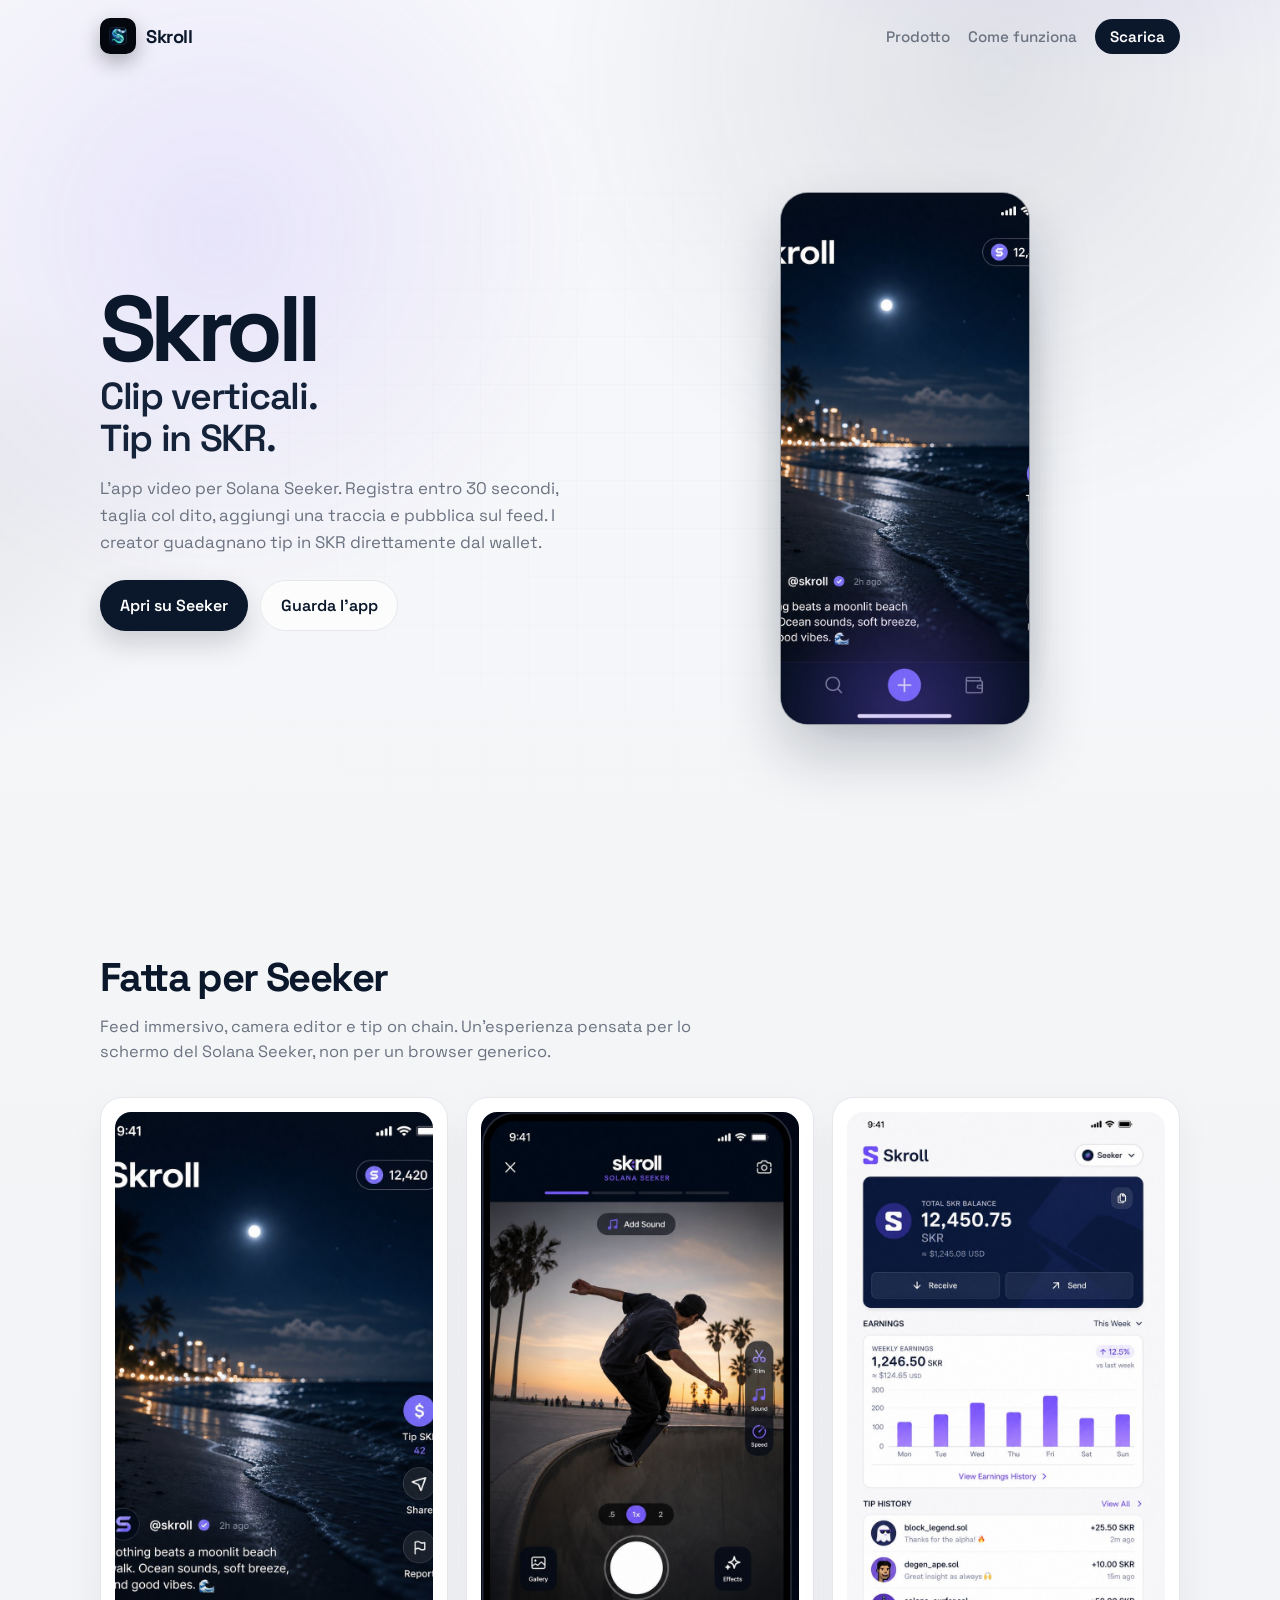
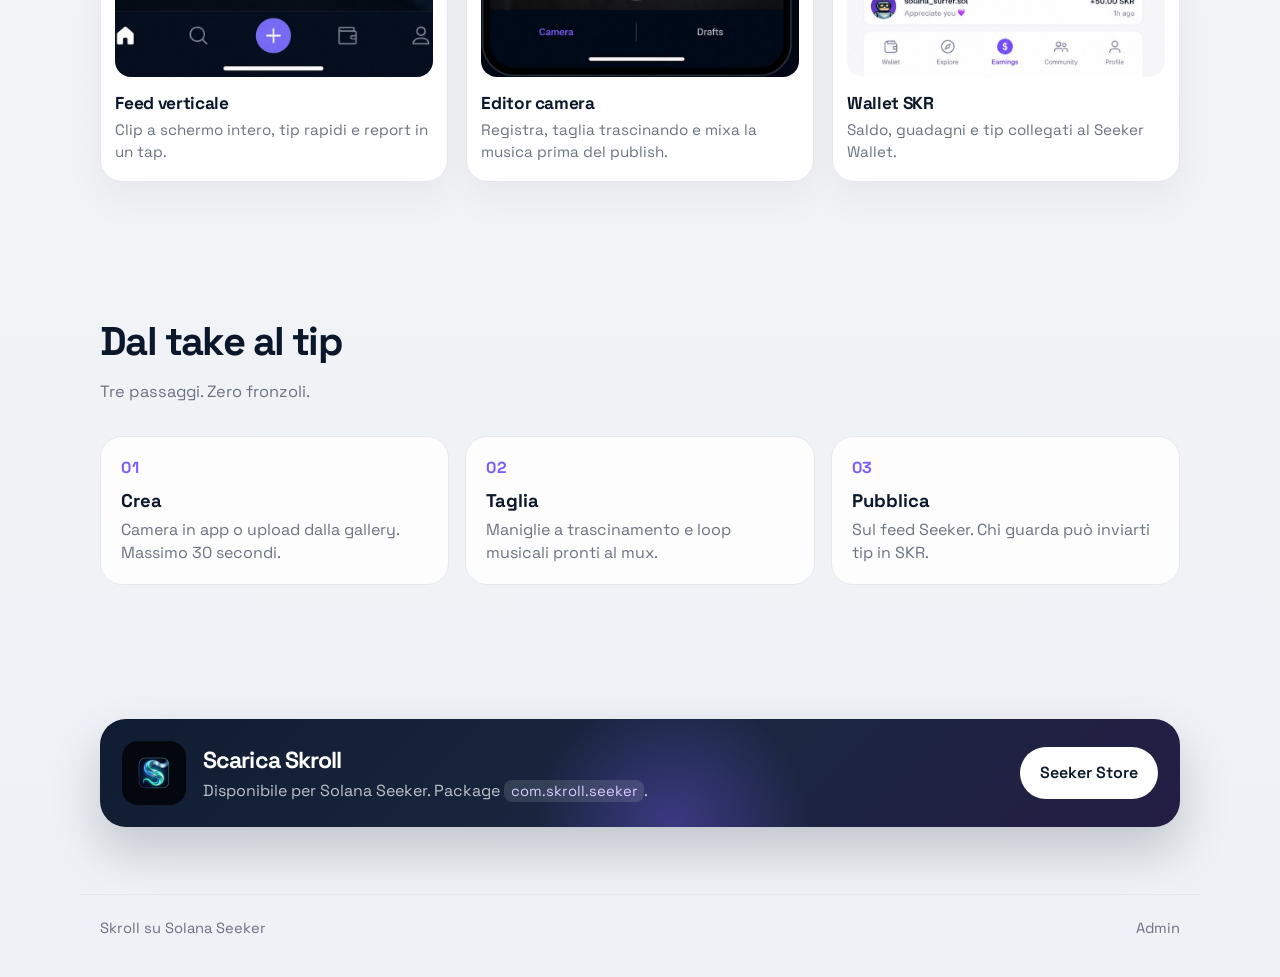
==== commit b794f988: "Update Skroll brand icon and logo." ====
--- a/index.html
+++ b/index.html
@@ -29,7 +29,7 @@
 
     <header class="top">
       <a class="brand" href="./">
-        <img src="./icon.png" alt="" width="34" height="34" />
+        <img src="./logo.png" alt="" width="36" height="36" />
         <span>Skroll</span>
       </a>
       <nav>
@@ -125,7 +125,7 @@
 
       <section id="get" class="section get">
         <div class="get-panel reveal">
-          <img src="./icon.png" alt="Icona Skroll" width="64" height="64" />
+          <img src="./logo.png" alt="Icona Skroll" width="64" height="64" />
           <div>
             <h2>Scarica Skroll</h2>
             <p>
--- a/styles.css
+++ b/styles.css
@@ -103,7 +103,7 @@
 
 .brand img {
   border-radius: 10px;
-  box-shadow: 0 8px 20px rgba(11, 23, 42, 0.12);
+  box-shadow: 0 8px 20px rgba(5, 7, 15, 0.28);
 }
 
 nav {
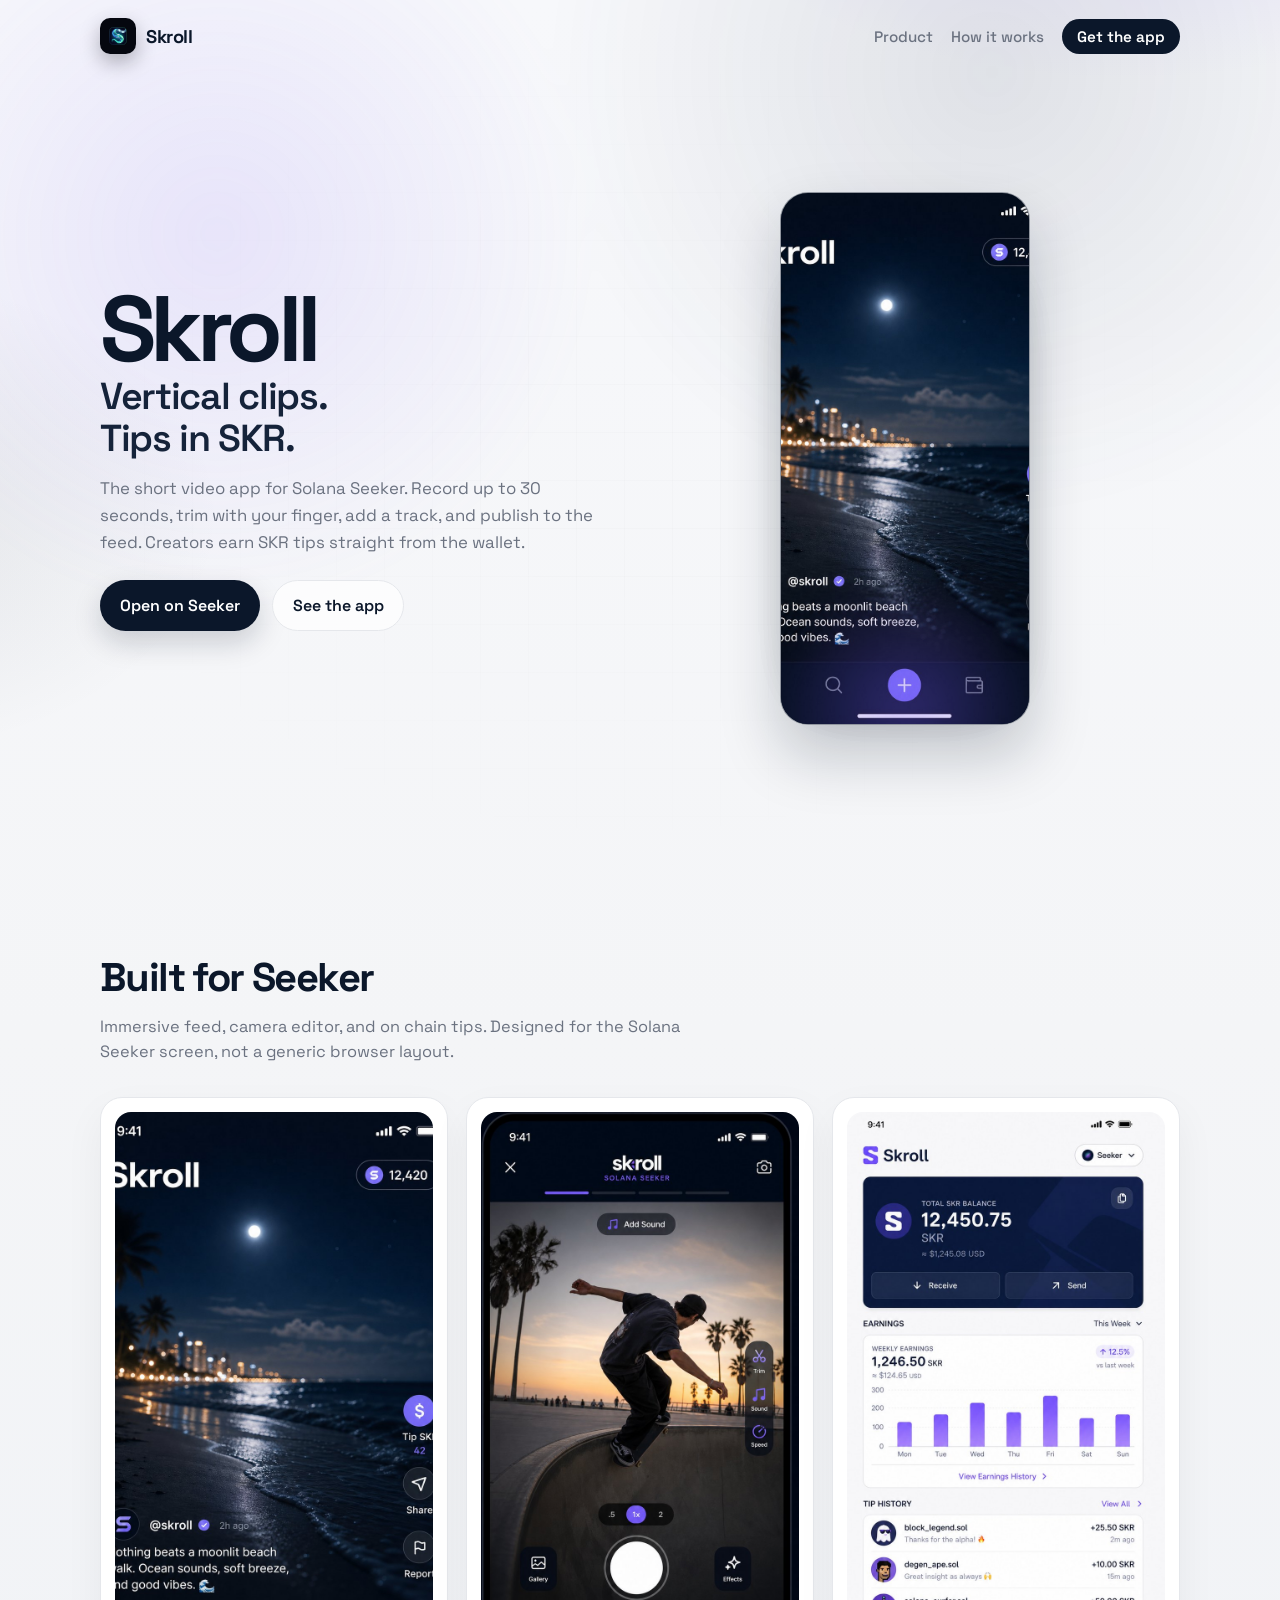
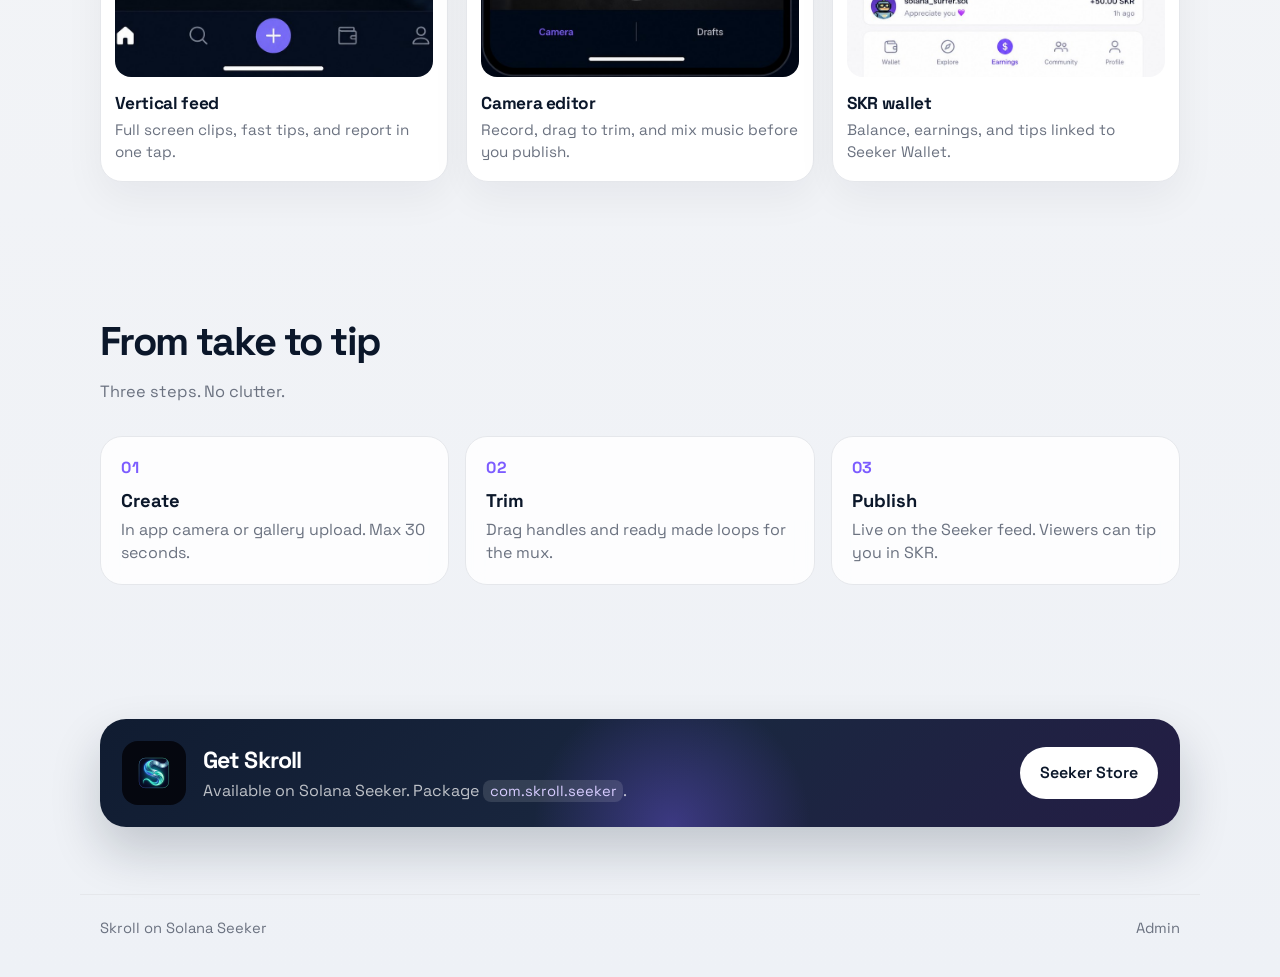
==== commit d5255412: "Switch landing and admin copy back to English." ====
--- a/index.html
+++ b/index.html
@@ -1,17 +1,17 @@
 <!DOCTYPE html>
-<html lang="it">
+<html lang="en">
   <head>
     <meta charset="utf-8" />
     <meta name="viewport" content="width=device-width, initial-scale=1" />
-    <title>Skroll | Video brevi su Solana Seeker</title>
+    <title>Skroll | Short video on Solana Seeker</title>
     <meta
       name="description"
-      content="Skroll è l’app di clip verticali per Solana Seeker. Registra entro 30 secondi, taglia col dito, aggiungi musica e pubblica. I creator ricevono tip in SKR."
+      content="Skroll is the vertical clip app for Solana Seeker. Record up to 30 seconds, trim with your finger, add music, and publish. Creators earn tips in SKR."
     />
     <meta property="og:title" content="Skroll" />
     <meta
       property="og:description"
-      content="Clip verticali su Solana Seeker. Tip in SKR, editor rapido, feed leggero."
+      content="Vertical clips on Solana Seeker. Tip in SKR, fast editor, light feed."
     />
     <meta property="og:type" content="website" />
     <link rel="icon" href="./icon.png" type="image/png" />
@@ -33,9 +33,9 @@
         <span>Skroll</span>
       </a>
       <nav>
-        <a href="#product">Prodotto</a>
-        <a href="#flow">Come funziona</a>
-        <a class="nav-cta" href="#get">Scarica</a>
+        <a href="#product">Product</a>
+        <a href="#flow">How it works</a>
+        <a class="nav-cta" href="#get">Get the app</a>
       </nav>
     </header>
 
@@ -43,93 +43,92 @@
       <section class="hero">
         <div class="hero-copy">
           <p class="brand-lockup">Skroll</p>
-          <h1>Clip verticali.<br />Tip in SKR.</h1>
+          <h1>Vertical clips.<br />Tips in SKR.</h1>
           <p class="lede">
-            L’app video per Solana Seeker. Registra entro 30 secondi, taglia col dito,
-            aggiungi una traccia e pubblica sul feed. I creator guadagnano tip in SKR
-            direttamente dal wallet.
+            The short video app for Solana Seeker. Record up to 30 seconds, trim with your finger,
+            add a track, and publish to the feed. Creators earn SKR tips straight from the wallet.
           </p>
           <div class="cta-row">
-            <a class="btn primary" href="#get">Apri su Seeker</a>
-            <a class="btn ghost" href="#product">Guarda l’app</a>
+            <a class="btn primary" href="#get">Open on Seeker</a>
+            <a class="btn ghost" href="#product">See the app</a>
           </div>
         </div>
 
-        <div class="hero-phones" aria-label="Anteprima Skroll">
+        <div class="hero-phones" aria-label="Skroll app preview">
           <figure class="phone phone-side phone-left reveal">
-            <img src="./screens/create.jpg" alt="Schermata crea clip su Skroll" />
+            <img src="./screens/create.jpg" alt="Skroll create screen" />
           </figure>
           <figure class="phone phone-main reveal">
-            <img src="./screens/feed.jpg" alt="Feed verticale Skroll" />
+            <img src="./screens/feed.jpg" alt="Skroll vertical feed" />
             <div class="phone-glow" aria-hidden="true"></div>
           </figure>
           <figure class="phone phone-side phone-right reveal">
-            <img src="./screens/wallet.jpg" alt="Wallet e guadagni SKR su Skroll" />
+            <img src="./screens/wallet.jpg" alt="Skroll wallet and SKR earnings" />
           </figure>
         </div>
       </section>
 
       <section id="product" class="section product">
-        <h2>Fatta per Seeker</h2>
+        <h2>Built for Seeker</h2>
         <p class="section-lede">
-          Feed immersivo, camera editor e tip on chain. Un’esperienza pensata per lo
-          schermo del Solana Seeker, non per un browser generico.
+          Immersive feed, camera editor, and on chain tips. Designed for the Solana Seeker screen,
+          not a generic browser layout.
         </p>
 
         <div class="showcase">
           <article class="shot reveal">
             <div class="shot-frame">
-              <img src="./screens/feed.jpg" alt="Feed Skroll" />
+              <img src="./screens/feed.jpg" alt="Skroll feed" />
             </div>
-            <h3>Feed verticale</h3>
-            <p>Clip a schermo intero, tip rapidi e report in un tap.</p>
+            <h3>Vertical feed</h3>
+            <p>Full screen clips, fast tips, and report in one tap.</p>
           </article>
           <article class="shot reveal">
             <div class="shot-frame">
-              <img src="./screens/create.jpg" alt="Editor Skroll" />
+              <img src="./screens/create.jpg" alt="Skroll editor" />
             </div>
-            <h3>Editor camera</h3>
-            <p>Registra, taglia trascinando e mixa la musica prima del publish.</p>
+            <h3>Camera editor</h3>
+            <p>Record, drag to trim, and mix music before you publish.</p>
           </article>
           <article class="shot reveal">
             <div class="shot-frame">
-              <img src="./screens/wallet.jpg" alt="Wallet Skroll" />
+              <img src="./screens/wallet.jpg" alt="Skroll wallet" />
             </div>
-            <h3>Wallet SKR</h3>
-            <p>Saldo, guadagni e tip collegati al Seeker Wallet.</p>
+            <h3>SKR wallet</h3>
+            <p>Balance, earnings, and tips linked to Seeker Wallet.</p>
           </article>
         </div>
       </section>
 
       <section id="flow" class="section flow">
-        <h2>Dal take al tip</h2>
-        <p class="section-lede">Tre passaggi. Zero fronzoli.</p>
+        <h2>From take to tip</h2>
+        <p class="section-lede">Three steps. No clutter.</p>
         <ol class="steps">
           <li class="reveal">
             <span>01</span>
-            <h3>Crea</h3>
-            <p>Camera in app o upload dalla gallery. Massimo 30 secondi.</p>
+            <h3>Create</h3>
+            <p>In app camera or gallery upload. Max 30 seconds.</p>
           </li>
           <li class="reveal">
             <span>02</span>
-            <h3>Taglia</h3>
-            <p>Maniglie a trascinamento e loop musicali pronti al mux.</p>
+            <h3>Trim</h3>
+            <p>Drag handles and ready made loops for the mux.</p>
           </li>
           <li class="reveal">
             <span>03</span>
-            <h3>Pubblica</h3>
-            <p>Sul feed Seeker. Chi guarda può inviarti tip in SKR.</p>
+            <h3>Publish</h3>
+            <p>Live on the Seeker feed. Viewers can tip you in SKR.</p>
           </li>
         </ol>
       </section>
 
       <section id="get" class="section get">
         <div class="get-panel reveal">
-          <img src="./logo.png" alt="Icona Skroll" width="64" height="64" />
+          <img src="./logo.png" alt="Skroll icon" width="64" height="64" />
           <div>
-            <h2>Scarica Skroll</h2>
+            <h2>Get Skroll</h2>
             <p>
-              Disponibile per Solana Seeker. Package
+              Available on Solana Seeker. Package
               <code>com.skroll.seeker</code>.
             </p>
           </div>
@@ -145,7 +144,7 @@
     </main>
 
     <footer>
-      <span>Skroll su Solana Seeker</span>
+      <span>Skroll on Solana Seeker</span>
       <a href="./admin.html">Admin</a>
     </footer>
 
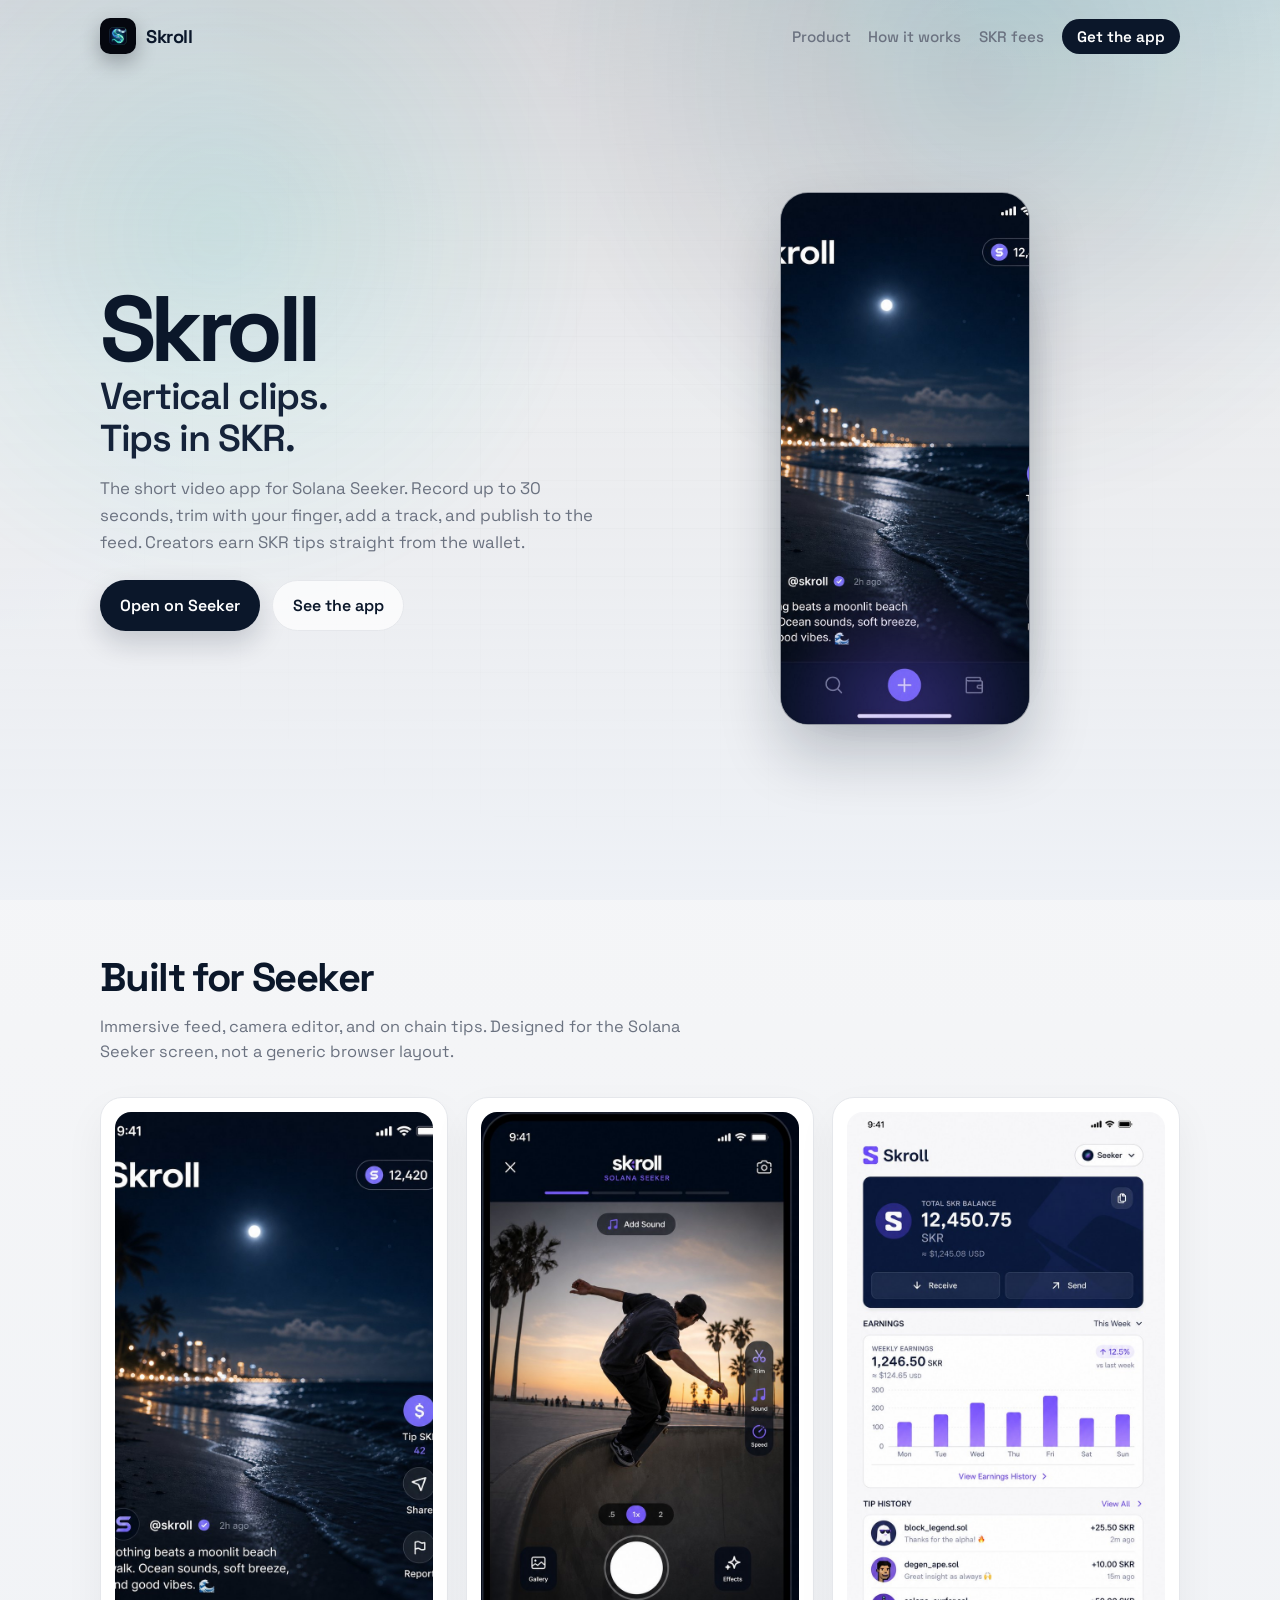
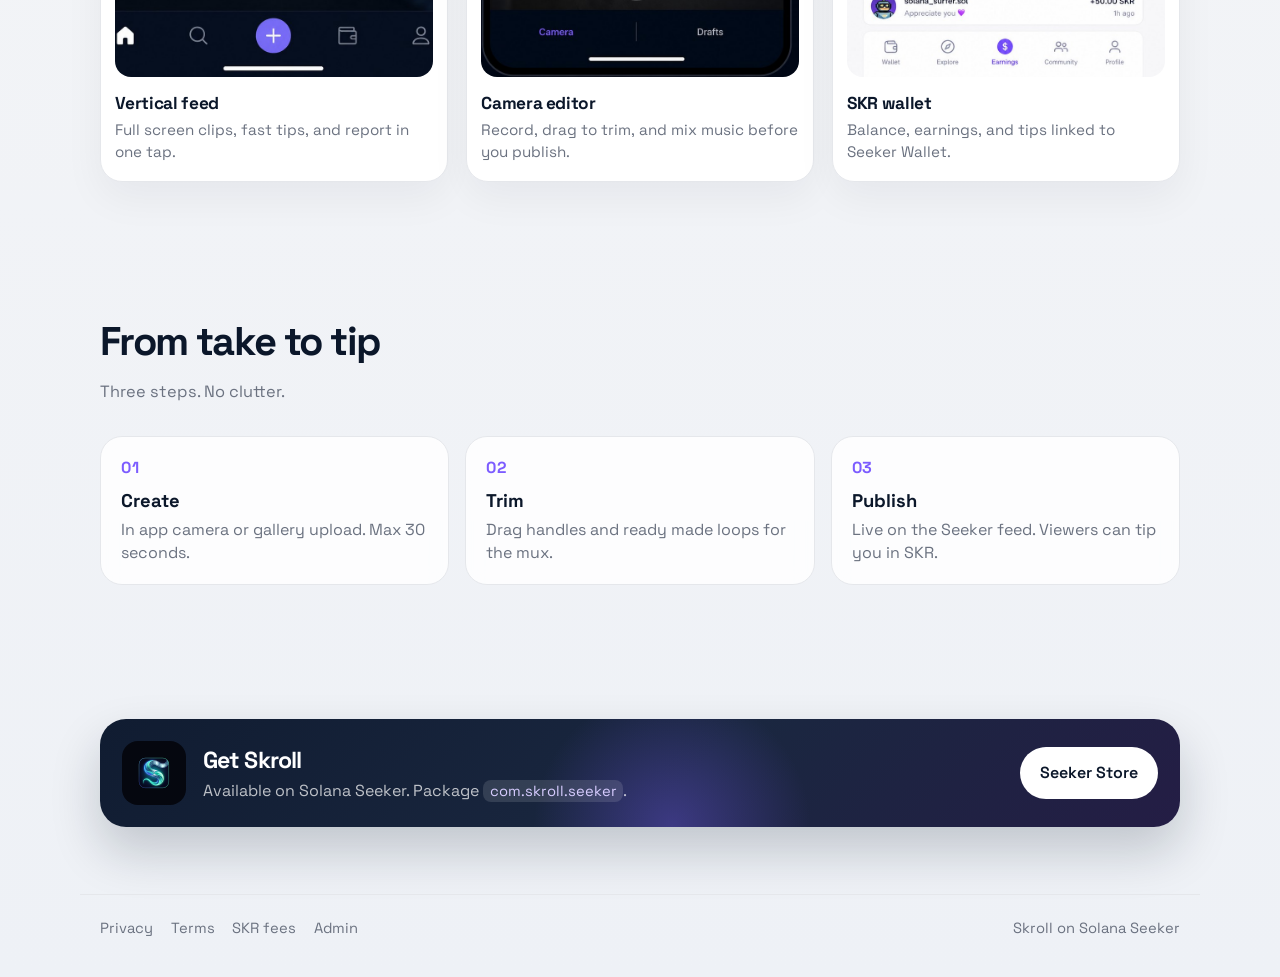
==== commit c0e7464b: "Add background, privacy, terms, and SKR fees pages." ====
--- a/index.html
+++ b/index.html
@@ -24,6 +24,7 @@
     <link rel="stylesheet" href="./styles.css" />
   </head>
   <body>
+    <div class="bg-stage" aria-hidden="true"><img src="./bg.jpg" alt="" /></div>
     <div class="aurora" aria-hidden="true"></div>
     <div class="grid-fade" aria-hidden="true"></div>
 
@@ -35,6 +36,7 @@
       <nav>
         <a href="#product">Product</a>
         <a href="#flow">How it works</a>
+        <a href="./skr.html">SKR fees</a>
         <a class="nav-cta" href="#get">Get the app</a>
       </nav>
     </header>
@@ -144,8 +146,13 @@
     </main>
 
     <footer>
+      <div class="footer-links">
+        <a href="./privacy.html">Privacy</a>
+        <a href="./terms.html">Terms</a>
+        <a href="./skr.html">SKR fees</a>
+        <a href="./admin.html">Admin</a>
+      </div>
       <span>Skroll on Solana Seeker</span>
-      <a href="./admin.html">Admin</a>
     </footer>
 
     <script src="./app.js"></script>
--- a/styles.css
+++ b/styles.css
@@ -48,6 +48,7 @@
   border-radius: 8px;
 }
 
+.bg-stage,
 .aurora,
 .grid-fade,
 .top,
@@ -57,14 +58,40 @@
   z-index: 1;
 }
 
+.bg-stage {
+  pointer-events: none;
+  position: fixed;
+  inset: 0;
+  z-index: 0;
+  overflow: hidden;
+}
+
+.bg-stage img {
+  width: 100%;
+  height: 100%;
+  object-fit: cover;
+  opacity: 0.28;
+  filter: saturate(0.9) contrast(1.05);
+}
+
+.bg-stage::after {
+  content: "";
+  position: absolute;
+  inset: 0;
+  background:
+    linear-gradient(180deg, rgba(247, 248, 251, 0.5), rgba(244, 245, 247, 0.86) 42%, #eef1f6),
+    radial-gradient(900px 500px at 80% 0%, rgba(0, 196, 180, 0.14), transparent 55%),
+    radial-gradient(700px 420px at 10% 30%, rgba(11, 23, 42, 0.1), transparent 50%);
+}
+
 .aurora {
   pointer-events: none;
   position: fixed;
   inset: -10% -5%;
   z-index: 0;
   background:
-    radial-gradient(circle at 20% 30%, rgba(124, 92, 255, 0.12), transparent 28%),
-    radial-gradient(circle at 75% 15%, rgba(21, 35, 58, 0.1), transparent 32%);
+    radial-gradient(circle at 20% 30%, rgba(0, 196, 180, 0.1), transparent 28%),
+    radial-gradient(circle at 75% 15%, rgba(21, 35, 58, 0.12), transparent 32%);
   filter: blur(8px);
   animation: drift 16s ease-in-out infinite alternate;
 }
@@ -441,9 +468,22 @@
   padding: 1.5rem 1.25rem 2.5rem;
   display: flex;
   justify-content: space-between;
+  gap: 1rem;
+  flex-wrap: wrap;
   color: var(--muted);
   border-top: 1px solid var(--line);
   font-size: 0.92rem;
+}
+
+.footer-links {
+  display: flex;
+  flex-wrap: wrap;
+  gap: 0.85rem 1.1rem;
+  align-items: center;
+}
+
+.footer-links a:hover {
+  color: var(--ink);
 }
 
 .reveal {
